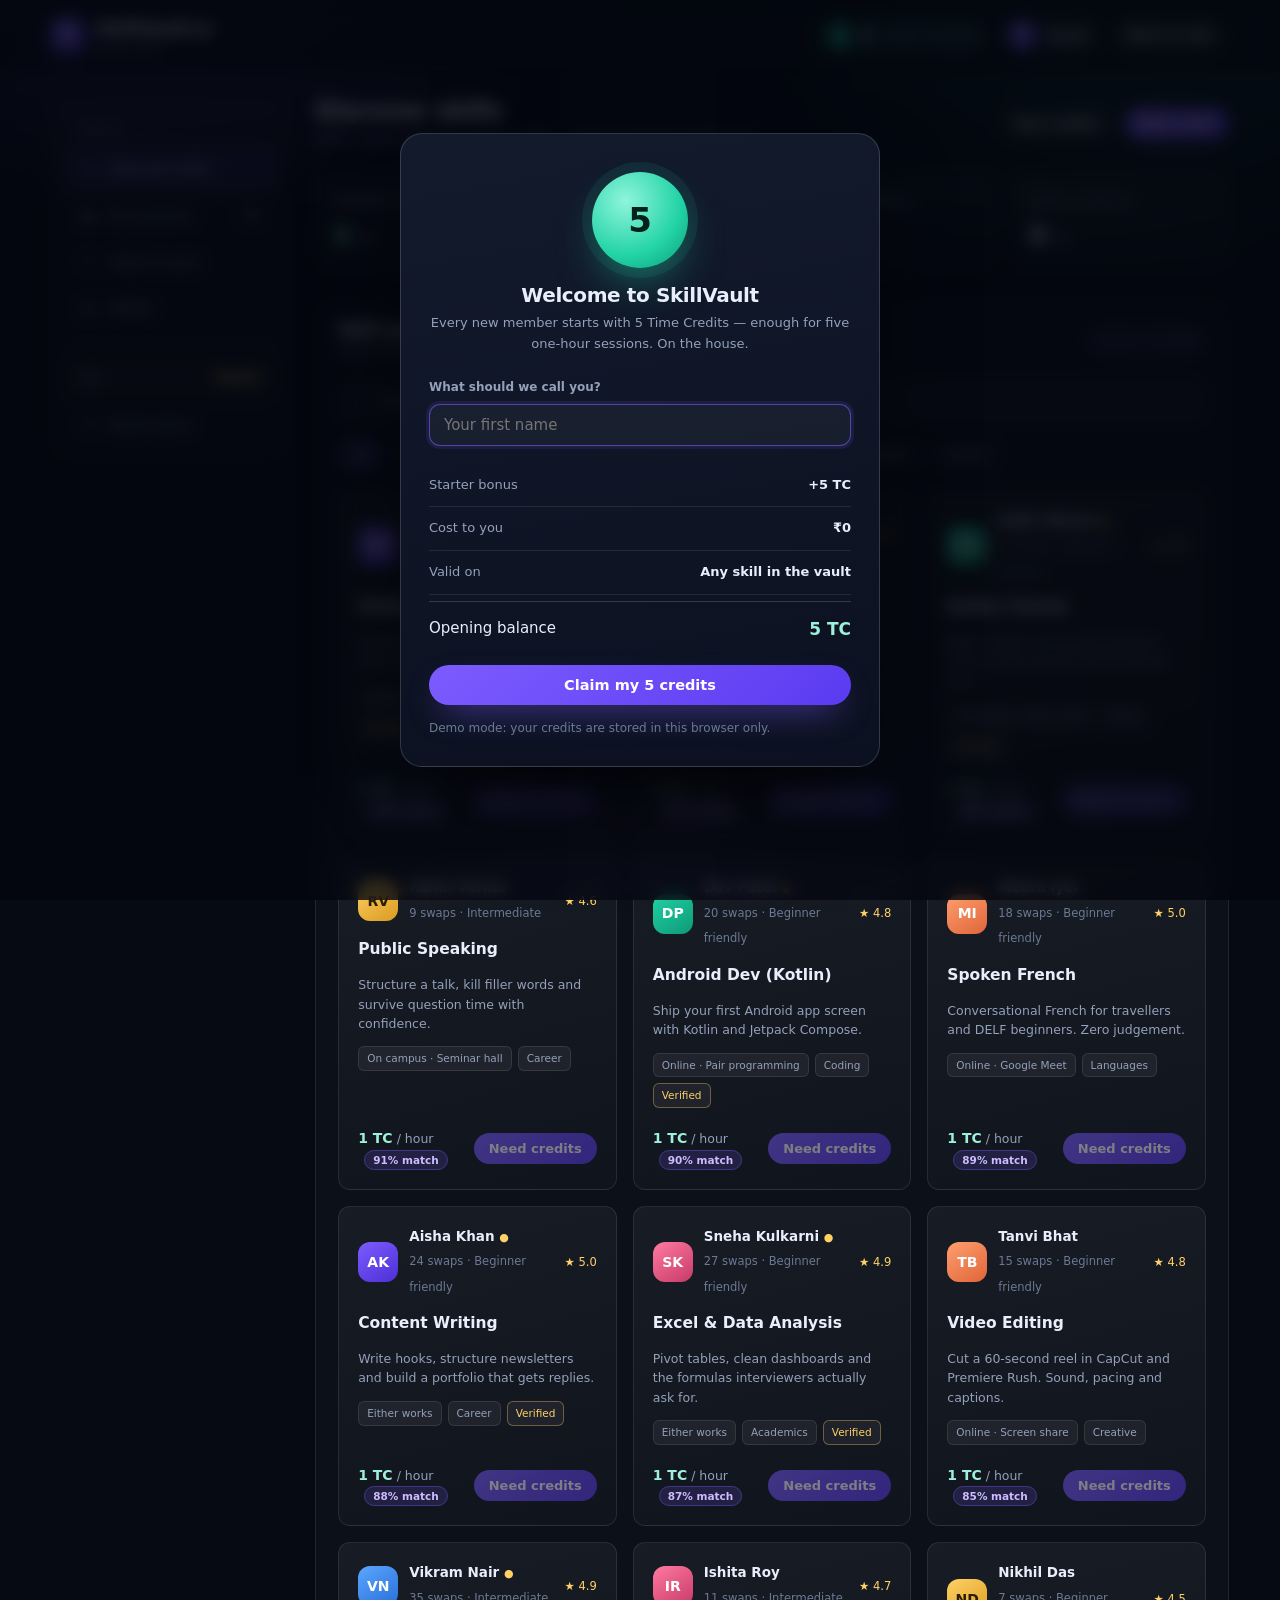
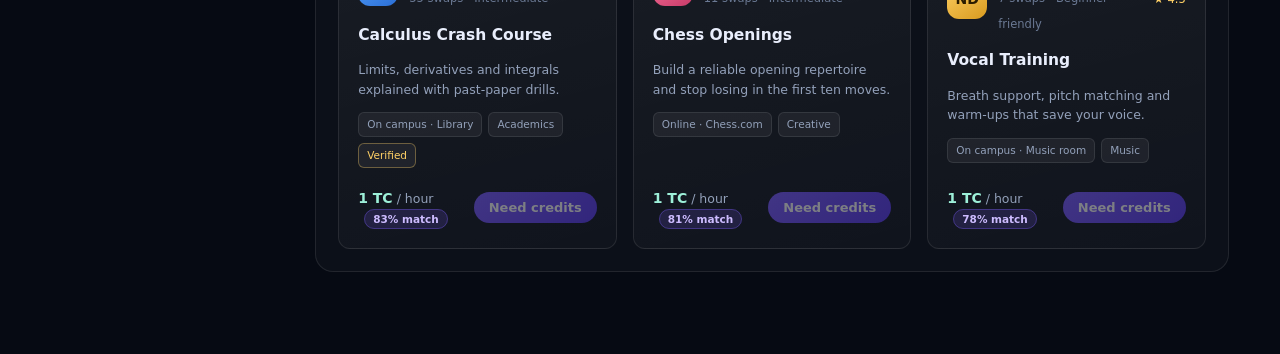
==== dashboard.html @ 34a28e2f "Deploy SkillVault.io static demo" ====
<!DOCTYPE html>
<html lang="en">
<head>
<meta charset="UTF-8">
<meta name="viewport" content="width=device-width, initial-scale=1.0">
<title>Vault — SkillVault.io</title>
<meta name="description" content="SkillVault demo vault: time credits, escrow swaps and skill matching.">
<link rel="icon" href="data:image/svg+xml,<svg xmlns='http://www.w3.org/2000/svg' viewBox='0 0 100 100'><rect width='100' height='100' rx='24' fill='%237c5cff'/><text x='50' y='68' font-size='54' font-family='Segoe UI,sans-serif' font-weight='bold' text-anchor='middle' fill='white'>S</text></svg>">
<link rel="stylesheet" href="styles.css">
</head>
<body class="app-body">

<nav class="nav">
  <div class="container nav-inner">
    <a class="logo" href="index.html">
      <span class="logo-mark">S</span>
      <span>SkillVault.io<small>Demo vault</small></span>
    </a>
    <div class="nav-actions">
      <div class="balance-pill" title="Available Time Credits">
        <span class="tc">T</span>
        <b id="navBalance">0</b>
        <span>credits available</span>
      </div>
      <div class="user-chip">
        <div class="avatar av-1" id="userAvatar">G</div>
        <b id="userChipName">Guest</b>
      </div>
      <a class="btn btn-ghost btn-sm" href="index.html">Back to site</a>
    </div>
  </div>
</nav>

<div class="container app-shell">
  <aside class="sidebar">
    <div class="side-label">Vault</div>
    <button class="side-link active" data-view="discover"><span class="si">⌕</span> Discover skills</button>
    <button class="side-link" data-view="sessions"><span class="si">◆</span> My sessions <span class="count" id="sessionsBadge">0</span></button>
    <button class="side-link" data-view="teach"><span class="si">↑</span> Teach &amp; earn</button>
    <button class="side-link" data-view="wallet"><span class="si">◈</span> Wallet</button>
    <div class="sidebar-foot">
      <div class="plan-badge">Plan <b id="planBadge">Starter</b></div>
      <button class="side-link" id="resetDemo" style="margin-top:8px"><span class="si">↺</span> Reset demo</button>
    </div>
  </aside>

  <main>
    <div class="topbar">
      <div>
        <h1 id="viewTitle">Discover skills</h1>
        <p id="viewSub">Book a peer with your Time Credits — escrow protects both sides.</p>
      </div>
      <div class="top-actions">
        <button class="btn btn-ghost btn-sm" data-view="wallet">Buy credits</button>
        <button class="btn btn-primary btn-sm" data-view="teach">List a skill</button>
      </div>
    </div>

    <section class="view active" id="view-discover">
      <div class="stats-row">
        <div class="stat-card green">
          <div class="k">Available credits</div>
          <div class="v" id="statAvail">0 <small>TC</small></div>
        </div>
        <div class="stat-card gold">
          <div class="k">Locked in escrow</div>
          <div class="v" id="statEscrow">0 <small>TC</small></div>
        </div>
        <div class="stat-card violet">
          <div class="k">Earned by teaching</div>
          <div class="v" id="statEarned">0 <small>TC</small></div>
        </div>
        <div class="stat-card">
          <div class="k">Spent on learning</div>
          <div class="v" id="statSpent">0 <small>TC</small></div>
        </div>
      </div>

      <div class="panel">
        <div class="panel-head">
          <div>
            <h2>Skill marketplace</h2>
            <p>Every listing costs 1 Time Credit per hour taught.</p>
          </div>
          <span class="tc-note">1 hour = 1 credit</span>
        </div>
        <div class="search-row">
          <div class="search-box">
            <span class="ic">⌕</span>
            <input id="searchInput" type="search" placeholder="Search Python, guitar, French, Figma...">
          </div>
        </div>
        <div class="chips" id="chips"></div>
        <div class="skill-grid" id="skillGrid"></div>
      </div>
    </section>

    <section class="view" id="view-sessions">
      <div class="panel">
        <div class="panel-head">
          <div>
            <h2>Active swaps</h2>
            <p>Credits stay locked here until both peers confirm the session.</p>
          </div>
          <span class="tc-note" id="escrowNote">0 TC in escrow</span>
        </div>
        <div class="session-list" id="activeSessions"></div>
      </div>
      <div class="panel">
        <div class="panel-head">
          <div>
            <h2>Completed swaps</h2>
            <p>Your finished sessions and released credits.</p>
          </div>
        </div>
        <div class="session-list" id="doneSessions"></div>
      </div>
    </section>

    <section class="view" id="view-teach">
      <div class="panel">
        <div class="panel-head">
          <div>
            <h2>Teach and earn Time Credits</h2>
            <p>List a skill, run a one-hour session, get paid in time.</p>
          </div>
        </div>
        <form class="form-grid" id="teachForm">
          <div class="form-2">
            <div class="field">
              <label for="teachSkill">Skill you can teach</label>
              <input id="teachSkill" required maxlength="40" placeholder="e.g. Python basics">
            </div>
            <div class="field">
              <label for="teachCategory">Category</label>
              <select id="teachCategory">
                <option>Coding</option><option>Music</option><option>Languages</option>
                <option>Design</option><option>Academics</option><option>Creative</option><option>Career</option>
              </select>
            </div>
          </div>
          <div class="form-2">
            <div class="field">
              <label for="teachLevel">Level offered</label>
              <select id="teachLevel">
                <option>Beginner friendly</option><option>Intermediate</option><option>Advanced</option>
              </select>
            </div>
            <div class="field">
              <label for="teachFormat">Format</label>
              <select id="teachFormat">
                <option>Online · Google Meet</option><option>On campus · Library</option><option>Either works</option>
              </select>
            </div>
          </div>
          <div class="field">
            <label for="teachDesc">One-line pitch</label>
            <textarea id="teachDesc" rows="2" maxlength="120" placeholder="What will someone walk away knowing?"></textarea>
            <div class="hint">Earnings are fixed at 1 credit per hour — no negotiating, no undercutting.</div>
          </div>
          <button class="btn btn-primary" type="submit">Publish listing</button>
        </form>
      </div>

      <div class="panel">
        <div class="panel-head">
          <div>
            <h2>Incoming teaching requests</h2>
            <p>Students who booked you. Their credit is already in escrow.</p>
          </div>
        </div>
        <div class="session-list" id="requestList"></div>
      </div>

      <div class="panel">
        <div class="panel-head">
          <div>
            <h2>My listings</h2>
            <p>What you can teach right now.</p>
          </div>
        </div>
        <div class="skill-grid" id="myListings"></div>
      </div>
    </section>

    <section class="view" id="view-wallet">
      <div class="stats-row">
        <div class="stat-card green">
          <div class="k">Available</div>
          <div class="v" id="walletAvail">0 <small>TC</small></div>
        </div>
        <div class="stat-card gold">
          <div class="k">In escrow</div>
          <div class="v" id="walletEscrow">0 <small>TC</small></div>
        </div>
        <div class="stat-card violet">
          <div class="k">Lifetime earned</div>
          <div class="v" id="walletEarned">0 <small>TC</small></div>
        </div>
        <div class="stat-card">
          <div class="k">Lifetime spent</div>
          <div class="v" id="walletSpent">0 <small>TC</small></div>
        </div>
      </div>

      <div class="panel">
        <div class="panel-head">
          <div>
            <h2>Boost your vault</h2>
            <p>Demo purchases are simulated. No real payment is collected.</p>
          </div>
        </div>
        <div class="upgrade-grid">
          <div class="mini-plan">
            <h4>SkillVault Pro</h4>
            <div class="p">₹199 <small>/month</small></div>
            <p>Unlimited monthly swaps and priority search ranking.</p>
            <button class="btn btn-primary btn-sm" id="buyPro">Upgrade to Pro</button>
          </div>
          <div class="mini-plan">
            <h4>Credit Top-Up Pack</h4>
            <div class="p">₹299 <small>one-time</small></div>
            <p>Instantly add 5 Time Credits via UPI.</p>
            <button class="btn btn-accent btn-sm" id="buyTopup">Add 5 credits</button>
          </div>
          <div class="mini-plan">
            <h4>Verified Trust Badge</h4>
            <div class="p">₹499 <small>one-time</small></div>
            <p>ID and portfolio verification for instant credibility.</p>
            <button class="btn btn-ghost btn-sm" id="buyBadge">Get verified</button>
          </div>
          <div class="mini-plan">
            <h4>How credits work</h4>
            <div class="p" style="font-size:15px">1 hr taught = 1 TC</div>
            <p>Credits never expire. They are locked at booking and released after dual confirmation.</p>
          </div>
        </div>
      </div>

      <div class="panel">
        <div class="panel-head">
          <div>
            <h2>Transaction ledger</h2>
            <p>Every credit movement in your vault.</p>
          </div>
          <span class="tc-note">Escrow-backed</span>
        </div>
        <div style="overflow-x:auto">
          <table class="ledger">
            <thead>
              <tr><th>Detail</th><th>Type</th><th>Date</th><th style="text-align:right">Credits</th></tr>
            </thead>
            <tbody id="ledgerBody"></tbody>
          </table>
        </div>
      </div>
    </section>
  </main>
</div>

<div class="modal-backdrop" id="onboardModal">
  <div class="modal" role="dialog" aria-modal="true" aria-labelledby="onbTitle">
    <div class="bonus-visual">
      <div class="bonus-orb">5</div>
      <h3 id="onbTitle">Welcome to SkillVault</h3>
      <p class="sub">Every new member starts with 5 Time Credits — enough for five one-hour sessions. On the house.</p>
    </div>
    <div class="field">
      <label for="onbName">What should we call you?</label>
      <input id="onbName" placeholder="Your first name" maxlength="18" autocomplete="off">
    </div>
    <div style="margin-top:18px">
      <div class="how-line"><span>Starter bonus</span><b>+5 TC</b></div>
      <div class="how-line"><span>Cost to you</span><b>₹0</b></div>
      <div class="how-line"><span>Valid on</span><b>Any skill in the vault</b></div>
      <div class="total-line"><span>Opening balance</span><b>5 TC</b></div>
    </div>
    <div class="modal-actions">
      <button class="btn btn-primary" id="claimCredits">Claim my 5 credits</button>
    </div>
    <p class="footer-note">Demo mode: your credits are stored in this browser only.</p>
  </div>
</div>

<div class="modal-backdrop" id="bookModal">
  <div class="modal" role="dialog" aria-modal="true" aria-labelledby="bookTitle">
    <button class="modal-close" data-close="bookModal" aria-label="Close">×</button>
    <h3 id="bookTitle">Book a swap</h3>
    <p class="sub" id="bookSub">Your credit locks in escrow until you both confirm.</p>
    <div id="bookBody"></div>
    <div class="modal-actions">
      <button class="btn btn-ghost" data-close="bookModal">Cancel</button>
      <button class="btn btn-primary" id="bookConfirm">Lock credit in escrow</button>
    </div>
  </div>
</div>

<div class="toast-wrap" id="toastWrap"></div>

<script src="app.js"></script>
</body>
</html>
---- styles.css ----
:root{
  --bg:#060a13;
  --bg-2:#0a1020;
  --surface:rgba(255,255,255,.045);
  --surface-2:rgba(255,255,255,.07);
  --border:rgba(255,255,255,.09);
  --border-strong:rgba(255,255,255,.16);
  --text:#e9eefc;
  --muted:#93a1ba;
  --muted-2:#6b7a94;
  --brand:#7c5cff;
  --brand-2:#a78bfa;
  --accent:#22d3a6;
  --gold:#ffd166;
  --danger:#ff6b81;
  --radius:18px;
  --radius-sm:12px;
  --shadow:0 24px 60px -24px rgba(0,0,0,.85);
  --font:'Segoe UI',system-ui,-apple-system,'Inter',Roboto,Helvetica,Arial,sans-serif;
}

*{box-sizing:border-box;margin:0;padding:0}
html{scroll-behavior:smooth}
body{
  font-family:var(--font);
  background:var(--bg);
  color:var(--text);
  line-height:1.6;
  -webkit-font-smoothing:antialiased;
  overflow-x:hidden;
}
body::before{
  content:"";
  position:fixed;
  inset:0;
  background:
    radial-gradient(900px 520px at 12% -10%,rgba(124,92,255,.28),transparent 60%),
    radial-gradient(760px 460px at 92% 0%,rgba(34,211,166,.16),transparent 62%),
    radial-gradient(700px 500px at 50% 110%,rgba(124,92,255,.14),transparent 65%);
  pointer-events:none;
  z-index:-1;
}
img,svg{display:block;max-width:100%}
a{color:inherit;text-decoration:none}
button{font-family:inherit;cursor:pointer;border:none;background:none;color:inherit}
input,select,textarea{font-family:inherit;font-size:15px}
h1,h2,h3,h4{line-height:1.15;letter-spacing:-.02em;font-weight:700}
::selection{background:rgba(124,92,255,.45);color:#fff}

.container{width:min(1180px,92vw);margin-inline:auto}
.muted{color:var(--muted)}
.center{text-align:center}
.nowrap{white-space:nowrap}

.nav{
  position:sticky;top:0;z-index:50;
  backdrop-filter:blur(18px);
  background:rgba(6,10,19,.72);
  border-bottom:1px solid var(--border);
}
.nav-inner{display:flex;align-items:center;justify-content:space-between;gap:20px;padding:14px 0}
.logo{display:flex;align-items:center;gap:10px;font-weight:800;font-size:18px;letter-spacing:-.02em}
.logo-mark{
  width:34px;height:34px;border-radius:10px;flex:none;
  background:linear-gradient(145deg,var(--brand),#4c2fd6);
  display:grid;place-items:center;
  box-shadow:0 8px 24px -8px rgba(124,92,255,.9);
  font-size:17px;font-weight:800;
}
.logo small{color:var(--muted);font-weight:500;font-size:11px;display:block;line-height:1.1;letter-spacing:.02em}
.nav-links{display:flex;align-items:center;gap:26px;font-size:14.5px;color:var(--muted)}
.nav-links a:hover{color:var(--text)}
.nav-actions{display:flex;align-items:center;gap:10px}

.btn{
  display:inline-flex;align-items:center;justify-content:center;gap:8px;
  border-radius:999px;padding:12px 22px;font-size:14.5px;font-weight:600;
  transition:transform .18s ease,box-shadow .18s ease,background .18s ease,border-color .18s;
  white-space:nowrap;
}
.btn:hover{transform:translateY(-1px)}
.btn:active{transform:translateY(0)}
.btn-primary{
  background:linear-gradient(135deg,var(--brand),#5b3bf0);
  color:#fff;box-shadow:0 14px 34px -14px rgba(124,92,255,.95);
}
.btn-primary:hover{box-shadow:0 18px 40px -14px rgba(124,92,255,1)}
.btn-accent{background:linear-gradient(135deg,var(--accent),#0fae88);color:#032018;box-shadow:0 14px 34px -16px rgba(34,211,166,.9)}
.btn-ghost{background:var(--surface);border:1px solid var(--border);color:var(--text)}
.btn-ghost:hover{background:var(--surface-2);border-color:var(--border-strong)}
.btn-outline{border:1px solid var(--border-strong);color:var(--text)}
.btn-outline:hover{background:var(--surface)}
.btn-sm{padding:8px 15px;font-size:13px}
.btn-block{width:100%}
.btn[disabled]{opacity:.45;cursor:not-allowed;transform:none;box-shadow:none}
.btn-danger{background:rgba(255,107,129,.12);border:1px solid rgba(255,107,129,.4);color:#ff9aa9}

.hero{position:relative;padding:78px 0 40px}
.hero-grid{display:grid;grid-template-columns:1.05fr .95fr;gap:56px;align-items:center}
.hero-badge{
  display:inline-flex;align-items:center;gap:8px;
  padding:7px 14px;border-radius:999px;
  background:rgba(124,92,255,.12);border:1px solid rgba(124,92,255,.35);
  color:#cdbcff;font-size:12.5px;font-weight:600;letter-spacing:.02em;
}
.hero-badge .dot{width:6px;height:6px;border-radius:50%;background:var(--accent);box-shadow:0 0 0 4px rgba(34,211,166,.15)}
.hero h1{font-size:clamp(38px,5.2vw,62px);margin:20px 0 18px;letter-spacing:-.035em}
.grad{background:linear-gradient(100deg,#b7a4ff,#7c5cff 42%,#22d3a6 92%);-webkit-background-clip:text;background-clip:text;color:transparent}
.hero p.lead{font-size:17.5px;color:var(--muted);max-width:540px}
.hero-ctas{display:flex;flex-wrap:wrap;gap:12px;margin:28px 0 18px}
.hero-note{font-size:12.5px;color:var(--muted-2);display:flex;align-items:center;gap:8px}
.hero-stats{display:flex;gap:34px;margin-top:36px;flex-wrap:wrap}
.hero-stats .stat b{display:block;font-size:23px;letter-spacing:-.02em}
.hero-stats .stat span{font-size:12.5px;color:var(--muted)}

.hero-visual{position:relative}
.swap-card{
  background:linear-gradient(160deg,rgba(255,255,255,.075),rgba(255,255,255,.03));
  border:1px solid var(--border-strong);
  border-radius:24px;padding:22px;
  box-shadow:var(--shadow);
  backdrop-filter:blur(14px);
  position:relative;z-index:2;
  animation:float 7s ease-in-out infinite;
}
@keyframes float{0%,100%{transform:translateY(0)}50%{transform:translateY(-10px)}}
.swap-head{display:flex;align-items:center;justify-content:space-between;margin-bottom:18px}
.swap-head .tag{font-size:11px;font-weight:700;letter-spacing:.1em;text-transform:uppercase;color:var(--muted)}
.pill-live{display:inline-flex;align-items:center;gap:6px;font-size:11px;font-weight:700;color:var(--accent);background:rgba(34,211,166,.1);padding:4px 10px;border-radius:999px}
.pill-live i{width:6px;height:6px;border-radius:50%;background:var(--accent);animation:pulse 1.6s infinite}
@keyframes pulse{0%,100%{opacity:1}50%{opacity:.25}}
.swap-row{display:flex;align-items:center;gap:12px;padding:13px;border-radius:14px;background:rgba(255,255,255,.035);border:1px solid var(--border);margin-bottom:10px}
.avatar{width:40px;height:40px;border-radius:12px;display:grid;place-items:center;font-weight:700;font-size:14px;flex:none;color:#fff}
.av-1{background:linear-gradient(145deg,#7c5cff,#4c2fd6)}
.av-2{background:linear-gradient(145deg,#22d3a6,#0d9a77)}
.av-3{background:linear-gradient(145deg,#ff9f6e,#e0653a)}
.av-4{background:linear-gradient(145deg,#5aa7ff,#2a6ed6)}
.av-5{background:linear-gradient(145deg,#ffd166,#d99b1f);color:#2b1c00}
.av-6{background:linear-gradient(145deg,#ff7aa2,#c73a68)}
.swap-row .who{flex:1;min-width:0}
.swap-row .who b{display:block;font-size:13.5px}
.swap-row .who span{font-size:11.5px;color:var(--muted)}
.credit-chip{font-size:13px;font-weight:700;padding:5px 10px;border-radius:8px;white-space:nowrap}
.credit-plus{color:var(--accent);background:rgba(34,211,166,.12)}
.credit-minus{color:#ffb3c0;background:rgba(255,107,129,.12)}
.escrow-box{margin-top:14px;padding:14px;border-radius:14px;border:1px dashed rgba(124,92,255,.45);background:rgba(124,92,255,.07)}
.escrow-box .line{display:flex;justify-content:space-between;font-size:12.5px;color:var(--muted);margin-bottom:8px}
.escrow-box .line b{color:var(--text)}
.bar{height:7px;border-radius:999px;background:rgba(255,255,255,.08);overflow:hidden}
.bar i{display:block;height:100%;width:62%;background:linear-gradient(90deg,var(--brand),var(--accent));border-radius:999px;animation:grow 2.6s ease-in-out infinite alternate}
@keyframes grow{from{width:52%}to{width:78%}}
.floating-tag{
  position:absolute;z-index:3;font-size:12px;font-weight:600;
  background:rgba(10,16,32,.92);border:1px solid var(--border-strong);
  padding:8px 13px;border-radius:12px;box-shadow:var(--shadow);
  backdrop-filter:blur(8px);
}
.ft-1{top:-18px;right:6px;color:#cdbcff;animation:float 6s ease-in-out infinite .4s}
.ft-2{bottom:-16px;left:-14px;color:#9df0d9;animation:float 6.6s ease-in-out infinite .9s}

.marquee-wrap{border-block:1px solid var(--border);background:rgba(255,255,255,.018);padding:16px 0;overflow:hidden;margin-top:34px;-webkit-mask-image:linear-gradient(90deg,transparent,#000 12%,#000 88%,transparent);mask-image:linear-gradient(90deg,transparent,#000 12%,#000 88%,transparent)}
.marquee{display:flex;gap:40px;width:max-content;animation:scroll 34s linear infinite;font-size:13.5px;color:var(--muted);align-items:center}
.marquee span{display:inline-flex;align-items:center;gap:9px;white-space:nowrap}
.marquee i{width:5px;height:5px;border-radius:50%;background:var(--brand);flex:none}
@keyframes scroll{from{transform:translateX(0)}to{transform:translateX(-50%)}}

.section{padding:86px 0}
.eyebrow{font-size:11.5px;font-weight:800;letter-spacing:.16em;text-transform:uppercase;color:var(--brand-2);margin-bottom:14px}
.section-title{font-size:clamp(28px,3.6vw,42px);max-width:760px;letter-spacing:-.03em}
.section-sub{color:var(--muted);font-size:16px;max-width:660px;margin-top:16px}
.section-head{margin-bottom:46px}
.section-head.center{margin-inline:auto;text-align:center}
.section-head.center .section-title,.section-head.center .section-sub{margin-inline:auto}

.grid-3{display:grid;grid-template-columns:repeat(3,1fr);gap:20px}
.grid-2{display:grid;grid-template-columns:repeat(2,1fr);gap:20px}
.grid-4{display:grid;grid-template-columns:repeat(4,1fr);gap:18px}
.card{
  background:linear-gradient(165deg,rgba(255,255,255,.06),rgba(255,255,255,.022));
  border:1px solid var(--border);border-radius:var(--radius);padding:26px;
  transition:transform .22s ease,border-color .22s ease,background .22s;
}
.card:hover{transform:translateY(-3px);border-color:var(--border-strong);background:linear-gradient(165deg,rgba(255,255,255,.075),rgba(255,255,255,.03))}
.card h3{font-size:17.5px;margin-bottom:9px}
.card p{font-size:14px;color:var(--muted)}
.icon-tile{
  width:46px;height:46px;border-radius:13px;display:grid;place-items:center;margin-bottom:18px;
  background:rgba(124,92,255,.14);border:1px solid rgba(124,92,255,.28);color:#c9b8ff;font-size:20px;
}
.icon-tile.green{background:rgba(34,211,166,.12);border-color:rgba(34,211,166,.3);color:#7ceccf}
.icon-tile.gold{background:rgba(255,209,102,.12);border-color:rgba(255,209,102,.3);color:#ffd166}
.icon-tile.pink{background:rgba(255,107,129,.12);border-color:rgba(255,107,129,.3);color:#ffb3c0}

.step-card{position:relative;padding-top:32px}
.step-num{
  font-size:12px;font-weight:800;letter-spacing:.1em;color:var(--muted-2);
  position:absolute;top:0;left:0;
}
.step-card .big{font-size:20px;margin:6px 0 10px}
.step-card .mini{font-size:12.5px;color:var(--muted-2);margin-top:14px;border-top:1px solid var(--border);padding-top:14px}

.escrow-flow{
  margin-top:22px;padding:30px;border-radius:var(--radius);
  border:1px solid var(--border);background:rgba(255,255,255,.025);
  display:grid;grid-template-columns:1fr auto 1fr auto 1fr;gap:16px;align-items:center;
}
.flow-node{text-align:center}
.flow-node .circle{
  width:64px;height:64px;border-radius:50%;margin:0 auto 12px;display:grid;place-items:center;font-size:24px;
  border:1px solid var(--border-strong);background:rgba(255,255,255,.05);
}
.flow-node.active .circle{background:rgba(124,92,255,.16);border-color:rgba(124,92,255,.55);box-shadow:0 0 0 6px rgba(124,92,255,.08)}
.flow-node.done .circle{background:rgba(34,211,166,.14);border-color:rgba(34,211,166,.5);box-shadow:0 0 0 6px rgba(34,211,166,.07)}
.flow-node b{display:block;font-size:13.5px}
.flow-node span{font-size:11.5px;color:var(--muted)}
.flow-arrow{color:var(--muted-2);font-size:18px;text-align:center}

.price-card{position:relative;display:flex;flex-direction:column;padding:28px}
.price-card .plan{font-size:13px;font-weight:700;letter-spacing:.06em;text-transform:uppercase;color:var(--muted)}
.price{font-size:34px;font-weight:800;letter-spacing:-.03em;margin:10px 0 2px}
.price sup{font-size:14px;font-weight:600;color:var(--muted);vertical-align:super;margin-left:2px}
.price-sub{font-size:12.5px;color:var(--muted-2);min-height:20px}
.plan-list{list-style:none;margin:20px 0 24px;display:grid;gap:10px;font-size:13.5px;color:var(--muted)}
.plan-list li{display:flex;gap:9px;align-items:flex-start}
.plan-list li::before{content:"✓";color:var(--accent);font-weight:800;flex:none}
.price-card .btn{margin-top:auto}
.price-card.featured{border-color:rgba(124,92,255,.55);background:linear-gradient(170deg,rgba(124,92,255,.16),rgba(255,255,255,.025));box-shadow:0 30px 70px -34px rgba(124,92,255,.65)}
.price-card .ribbon{
  position:absolute;top:-11px;right:20px;font-size:10.5px;font-weight:800;letter-spacing:.09em;text-transform:uppercase;
  background:linear-gradient(135deg,var(--brand),#5b3bf0);padding:5px 11px;border-radius:999px;
}

.quote-card p{font-size:14.5px;color:#cbd5ea;line-height:1.65}
.quote-head{display:flex;align-items:center;gap:12px;margin-bottom:16px}
.quote-head b{display:block;font-size:13.5px}
.quote-head span{font-size:11.5px;color:var(--muted-2)}
.stars{color:var(--gold);font-size:12px;letter-spacing:2px}

.timeline{position:relative;display:grid;grid-template-columns:repeat(4,1fr);gap:18px;margin-top:10px}
.timeline::before{content:"";position:absolute;top:13px;left:5%;right:5%;height:1px;background:linear-gradient(90deg,transparent,var(--border-strong),var(--border-strong),transparent)}
.tl-item{position:relative;padding-top:38px}
.tl-item::before{content:"";position:absolute;top:7px;left:0;width:13px;height:13px;border-radius:50%;background:var(--brand);box-shadow:0 0 0 5px rgba(124,92,255,.16)}
.tl-item.alt::before{background:var(--accent);box-shadow:0 0 0 5px rgba(34,211,166,.16)}
.tl-item b{display:block;font-size:14.5px;margin-bottom:7px}
.tl-item span{font-size:13px;color:var(--muted)}

.cta-band{
  border-radius:26px;padding:52px;text-align:center;
  background:
    radial-gradient(700px 300px at 50% -30%,rgba(124,92,255,.35),transparent 70%),
    linear-gradient(165deg,rgba(255,255,255,.07),rgba(255,255,255,.02));
  border:1px solid var(--border-strong);
  box-shadow:var(--shadow);
}
.cta-band h2{font-size:clamp(26px,3.4vw,38px);margin-bottom:14px}
.cta-band p{color:var(--muted);max-width:560px;margin:0 auto 26px}

footer{border-top:1px solid var(--border);padding:44px 0 34px;margin-top:20px}
.foot-grid{display:flex;justify-content:space-between;gap:32px;flex-wrap:wrap;align-items:flex-start}
.foot-col b{display:block;font-size:13px;margin-bottom:12px;color:var(--text)}
.foot-col a,.foot-col span{display:block;font-size:12.5px;color:var(--muted);margin-bottom:8px}
.foot-col a:hover{color:var(--text)}
.foot-bottom{margin-top:34px;padding-top:22px;border-top:1px solid var(--border);display:flex;justify-content:space-between;gap:14px;flex-wrap:wrap;font-size:12px;color:var(--muted-2)}

.app-body{padding-bottom:60px}
.app-shell{display:grid;grid-template-columns:238px 1fr;gap:26px;padding-top:26px;align-items:start}
.sidebar{position:sticky;top:86px;display:flex;flex-direction:column;gap:6px;background:rgba(255,255,255,.03);border:1px solid var(--border);border-radius:var(--radius);padding:14px}
.side-label{font-size:10.5px;letter-spacing:.14em;text-transform:uppercase;color:var(--muted-2);padding:8px 12px 4px;font-weight:800}
.side-link{display:flex;align-items:center;gap:11px;padding:11px 12px;border-radius:11px;font-size:14px;color:var(--muted);transition:.18s;text-align:left;width:100%}
.side-link:hover{background:var(--surface);color:var(--text)}
.side-link.active{background:rgba(124,92,255,.16);color:#d9ceff;border:1px solid rgba(124,92,255,.32)}
.side-link .si{width:20px;text-align:center;font-size:15px}
.side-link .count{margin-left:auto;font-size:11px;background:rgba(255,255,255,.09);padding:1px 7px;border-radius:999px}
.sidebar-foot{margin-top:10px;border-top:1px solid var(--border);padding-top:14px}
.plan-badge{font-size:11px;color:var(--muted);padding:9px 12px;border-radius:10px;background:rgba(255,255,255,.035);border:1px solid var(--border);display:flex;justify-content:space-between;align-items:center}
.plan-badge b{color:var(--gold);font-size:11.5px}

.topbar{display:flex;align-items:center;justify-content:space-between;gap:16px;flex-wrap:wrap;margin-bottom:24px}
.topbar h1{font-size:24px;letter-spacing:-.02em}
.topbar p{font-size:13.5px;color:var(--muted);margin-top:2px}
.top-actions{display:flex;align-items:center;gap:10px;flex-wrap:wrap}
.balance-pill{
  display:flex;align-items:center;gap:10px;padding:8px 14px;border-radius:999px;
  background:rgba(34,211,166,.09);border:1px solid rgba(34,211,166,.32);
}
.balance-pill .tc{width:22px;height:22px;border-radius:50%;display:grid;place-items:center;background:linear-gradient(145deg,var(--accent),#0fae88);color:#04211a;font-size:11px;font-weight:900}
.balance-pill b{font-size:15px}
.balance-pill span{font-size:11.5px;color:var(--muted)}
.user-chip{display:flex;align-items:center;gap:9px;padding:6px 12px 6px 6px;border-radius:999px;border:1px solid var(--border);background:var(--surface)}
.user-chip .avatar{width:29px;height:29px;border-radius:50%;font-size:11.5px}
.user-chip b{font-size:12.5px}

.view{display:none;animation:fade .3s ease}
.view.active{display:block}
@keyframes fade{from{opacity:0;transform:translateY(8px)}to{opacity:1;transform:translateY(0)}}

.stats-row{display:grid;grid-template-columns:repeat(4,1fr);gap:14px;margin-bottom:24px}
.stat-card{padding:18px;border-radius:var(--radius-sm);border:1px solid var(--border);background:linear-gradient(165deg,rgba(255,255,255,.055),rgba(255,255,255,.02))}
.stat-card .k{font-size:11.5px;color:var(--muted);display:flex;align-items:center;gap:6px}
.stat-card .v{font-size:24px;font-weight:800;letter-spacing:-.02em;margin-top:6px}
.stat-card .v small{font-size:12px;font-weight:600;color:var(--muted-2);letter-spacing:0}
.stat-card.green .v{color:#7ceccf}
.stat-card.violet .v{color:#c4b2ff}
.stat-card.gold .v{color:var(--gold)}

.panel{border:1px solid var(--border);border-radius:var(--radius);background:rgba(255,255,255,.028);padding:22px;margin-bottom:22px}
.panel-head{display:flex;align-items:center;justify-content:space-between;gap:14px;margin-bottom:18px;flex-wrap:wrap}
.panel-head h2{font-size:17px}
.panel-head p{font-size:12.5px;color:var(--muted)}
.tc-note{font-size:11.5px;color:var(--muted-2);background:rgba(124,92,255,.09);border:1px solid rgba(124,92,255,.25);padding:5px 11px;border-radius:999px}

.search-row{display:flex;gap:12px;flex-wrap:wrap;margin-bottom:16px}
.search-box{position:relative;flex:1;min-width:230px}
.search-box input{
  width:100%;padding:12px 16px 12px 40px;border-radius:12px;
  background:rgba(255,255,255,.04);border:1px solid var(--border);color:var(--text);outline:none;
}
.search-box input:focus{border-color:rgba(124,92,255,.6);box-shadow:0 0 0 3px rgba(124,92,255,.12)}
.search-box .ic{position:absolute;left:14px;top:50%;transform:translateY(-50%);color:var(--muted-2);font-size:14px}
.chips{display:flex;gap:8px;flex-wrap:wrap;margin-bottom:20px}
.chip{font-size:12.5px;padding:7px 14px;border-radius:999px;border:1px solid var(--border);background:rgba(255,255,255,.03);color:var(--muted);transition:.16s}
.chip:hover{color:var(--text);border-color:var(--border-strong)}
.chip.active{background:rgba(124,92,255,.18);border-color:rgba(124,92,255,.5);color:#ddd2ff}

.skill-grid{display:grid;grid-template-columns:repeat(3,1fr);gap:16px}
.skill-card{display:flex;flex-direction:column;gap:13px;padding:19px;border-radius:var(--radius-sm);border:1px solid var(--border);background:linear-gradient(165deg,rgba(255,255,255,.05),rgba(255,255,255,.018));transition:.2s}
.skill-card:hover{border-color:var(--border-strong);transform:translateY(-2px)}
.skill-top{display:flex;gap:11px;align-items:center}
.skill-top .who{min-width:0;flex:1}
.skill-top .who b{display:block;font-size:13.5px}
.skill-top .who span{font-size:11.5px;color:var(--muted-2)}
.rating{font-size:11.5px;color:var(--gold);white-space:nowrap}
.skill-title{font-size:15.5px;font-weight:700}
.skill-desc{font-size:12.5px;color:var(--muted);line-height:1.55;min-height:38px}
.skill-tags{display:flex;gap:6px;flex-wrap:wrap}
.mini-tag{font-size:10.5px;padding:3px 8px;border-radius:6px;background:rgba(255,255,255,.055);color:var(--muted);border:1px solid var(--border)}
.skill-foot{display:flex;align-items:center;justify-content:space-between;gap:10px;margin-top:auto;padding-top:6px}
.cost{font-size:12.5px;color:var(--muted)}
.cost b{color:#9df0d9;font-size:14px}
.match{font-size:10.5px;font-weight:700;color:#cdbcff;background:rgba(124,92,255,.16);border:1px solid rgba(124,92,255,.35);padding:3px 8px;border-radius:999px}

.session-list{display:grid;gap:14px}
.session-card{border:1px solid var(--border);border-radius:var(--radius-sm);padding:18px;background:linear-gradient(165deg,rgba(255,255,255,.05),rgba(255,255,255,.018))}
.session-top{display:flex;align-items:flex-start;gap:12px;flex-wrap:wrap}
.session-top .who{flex:1;min-width:170px}
.session-top .who b{font-size:14px}
.session-top .who span{display:block;font-size:12px;color:var(--muted);margin-top:2px}
.status{font-size:10.5px;font-weight:800;letter-spacing:.08em;text-transform:uppercase;padding:5px 10px;border-radius:999px;white-space:nowrap}
.status.locked{color:#ffd88a;background:rgba(255,209,102,.12);border:1px solid rgba(255,209,102,.35)}
.status.done{color:#9df0d9;background:rgba(34,211,166,.12);border:1px solid rgba(34,211,166,.35)}
.status.wait{color:#cdbcff;background:rgba(124,92,255,.14);border:1px solid rgba(124,92,255,.38)}
.session-meta{display:flex;gap:16px;flex-wrap:wrap;font-size:12px;color:var(--muted);margin:14px 0}
.session-meta b{color:var(--text)}
.session-bar{display:flex;align-items:center;gap:10px;margin:12px 0 14px}
.session-bar .bar{flex:1}
.session-actions{display:flex;gap:9px;flex-wrap:wrap}
.confirm-state{font-size:11.5px;color:var(--muted-2);display:flex;gap:14px;flex-wrap:wrap;margin-top:12px}
.confirm-state .ok{color:var(--accent)}
.empty{padding:38px 20px;text-align:center;border:1px dashed var(--border-strong);border-radius:var(--radius-sm);color:var(--muted);font-size:13.5px}
.empty b{display:block;color:var(--text);margin-bottom:4px;font-size:14.5px}

.form-grid{display:grid;gap:14px}
.field label{display:block;font-size:12px;color:var(--muted);margin-bottom:6px;font-weight:600}
.field input,.field select,.field textarea{
  width:100%;padding:11px 14px;border-radius:11px;background:rgba(255,255,255,.04);
  border:1px solid var(--border);color:var(--text);outline:none;transition:.16s;
}
.field input:focus,.field select:focus,.field textarea:focus{border-color:rgba(124,92,255,.6);box-shadow:0 0 0 3px rgba(124,92,255,.12)}
.field select option{background:#10172a;color:var(--text)}
.hint{font-size:11.5px;color:var(--muted-2);margin-top:6px}
.form-2{display:grid;grid-template-columns:1fr 1fr;gap:14px}

.request-card{display:flex;gap:14px;align-items:center;flex-wrap:wrap;padding:16px;border-radius:var(--radius-sm);border:1px solid rgba(124,92,255,.3);background:rgba(124,92,255,.07)}
.request-card .who{flex:1;min-width:180px}
.request-card .who b{font-size:14px}
.request-card .who span{display:block;font-size:12px;color:var(--muted);margin-top:2px}

.ledger{width:100%;border-collapse:collapse;font-size:13px}
.ledger th{text-align:left;font-size:10.5px;letter-spacing:.1em;text-transform:uppercase;color:var(--muted-2);padding:10px 12px;border-bottom:1px solid var(--border)}
.ledger td{padding:13px 12px;border-bottom:1px solid rgba(255,255,255,.05);color:var(--muted)}
.ledger td b{color:var(--text);font-weight:600}
.ledger tr:last-child td{border-bottom:none}
.ledger .amt{text-align:right;font-weight:700;white-space:nowrap}
.ledger .amt.pos{color:#9df0d9}
.ledger .amt.neg{color:#ffb3c0}
.ledger .amt.neutral{color:var(--muted)}
.ledger .type{font-size:11px;padding:3px 8px;border-radius:6px;background:rgba(255,255,255,.06);border:1px solid var(--border);white-space:nowrap}

.upgrade-grid{display:grid;grid-template-columns:repeat(2,1fr);gap:16px}
.mini-plan{border:1px solid var(--border);border-radius:var(--radius-sm);padding:18px;background:linear-gradient(165deg,rgba(255,255,255,.045),rgba(255,255,255,.015));display:flex;flex-direction:column;gap:8px}
.mini-plan .p{font-size:22px;font-weight:800;letter-spacing:-.02em}
.mini-plan .p small{font-size:12px;color:var(--muted);font-weight:500}
.mini-plan h4{font-size:14px}
.mini-plan p{font-size:12px;color:var(--muted);min-height:34px}
.owned{font-size:11.5px;color:var(--accent);font-weight:700}

.credit-guide{display:grid;grid-template-columns:repeat(3,1fr);gap:12px;margin-top:16px}
.cg{border:1px solid var(--border);border-radius:11px;padding:14px;background:rgba(255,255,255,.025)}
.cg b{display:block;font-size:13px;margin-bottom:4px}
.cg span{font-size:11.5px;color:var(--muted)}

.modal-backdrop{
  position:fixed;inset:0;z-index:100;background:rgba(3,6,13,.78);backdrop-filter:blur(8px);
  display:none;align-items:center;justify-content:center;padding:20px;
}
.modal-backdrop.open{display:flex;animation:fade .2s ease}
.modal{
  width:min(480px,100%);max-height:90vh;overflow:auto;
  background:linear-gradient(170deg,#131a2c,#0b1120);
  border:1px solid var(--border-strong);border-radius:22px;padding:28px;
  box-shadow:0 40px 90px -30px rgba(0,0,0,.9);
  position:relative;animation:pop .25s cubic-bezier(.2,.9,.3,1.2);
}
@keyframes pop{from{opacity:0;transform:scale(.96) translateY(10px)}to{opacity:1;transform:scale(1) translateY(0)}}
.modal h3{font-size:20px;margin-bottom:6px}
.modal .sub{font-size:13px;color:var(--muted);margin-bottom:20px}
.modal-close{position:absolute;top:16px;right:16px;width:30px;height:30px;border-radius:9px;background:var(--surface);border:1px solid var(--border);display:grid;place-items:center;font-size:15px;color:var(--muted)}
.modal-close:hover{color:var(--text);background:var(--surface-2)}
.modal-actions{display:flex;gap:10px;margin-top:22px}
.modal-actions .btn{flex:1}
.bonus-visual{text-align:center;padding:10px 0 4px}
.bonus-orb{
  width:96px;height:96px;border-radius:50%;margin:0 auto 16px;display:grid;place-items:center;
  font-size:34px;font-weight:900;color:#04211a;
  background:radial-gradient(circle at 35% 30%,#8ff5dc,#22d3a6 60%,#0d9a77);
  box-shadow:0 0 0 10px rgba(34,211,166,.09),0 20px 50px -16px rgba(34,211,166,.7);
  animation:float 4s ease-in-out infinite;
}
.how-line{display:flex;justify-content:space-between;font-size:13px;padding:11px 0;border-bottom:1px solid var(--border)}
.how-line:last-of-type{border-bottom:none}
.how-line span{color:var(--muted)}
.how-line b{font-weight:700}
.total-line{display:flex;justify-content:space-between;font-size:15px;padding:14px 0 0;margin-top:6px;border-top:1px solid var(--border-strong)}
.total-line b{color:#9df0d9;font-size:17px}

.toast-wrap{position:fixed;bottom:24px;right:24px;z-index:200;display:flex;flex-direction:column;gap:10px;max-width:340px}
.toast{
  padding:14px 16px;border-radius:13px;font-size:13px;
  background:linear-gradient(165deg,#16203a,#0d1424);
  border:1px solid var(--border-strong);box-shadow:var(--shadow);
  display:flex;gap:10px;align-items:flex-start;animation:slideIn .25s ease;
}
.toast.out{animation:slideOut .25s ease forwards}
.toast .ti{flex:none;font-size:15px}
.toast b{display:block;font-size:13px;margin-bottom:1px}
.toast span{color:var(--muted);font-size:12px}
.toast.good{border-color:rgba(34,211,166,.4)}
.toast.info{border-color:rgba(124,92,255,.4)}
.toast.warn{border-color:rgba(255,209,102,.4)}
@keyframes slideIn{from{opacity:0;transform:translateX(30px)}to{opacity:1;transform:translateX(0)}}
@keyframes slideOut{to{opacity:0;transform:translateX(30px)}}

.pitch-hero{padding:64px 0 30px}
.runsheet{display:grid;gap:14px;margin-top:8px}
.speaker-card{
  display:grid;grid-template-columns:64px 1fr;gap:22px;
  border:1px solid var(--border);border-radius:var(--radius);padding:24px;
  background:linear-gradient(165deg,rgba(255,255,255,.05),rgba(255,255,255,.018));
}
.speaker-card:hover{border-color:var(--border-strong)}
.sp-num{
  width:64px;height:64px;border-radius:16px;display:grid;place-items:center;
  font-size:22px;font-weight:800;background:rgba(124,92,255,.14);border:1px solid rgba(124,92,255,.35);color:#cdbcff;
}
.speaker-card:nth-child(even) .sp-num{background:rgba(34,211,166,.12);border-color:rgba(34,211,166,.32);color:#9df0d9}
.sp-body h3{font-size:18px;margin-bottom:2px}
.sp-role{font-size:12px;color:var(--muted);margin-bottom:14px;display:block}
.sp-time{font-size:10.5px;font-weight:800;letter-spacing:.08em;text-transform:uppercase;color:var(--gold);background:rgba(255,209,102,.1);border:1px solid rgba(255,209,102,.3);padding:4px 9px;border-radius:999px;white-space:nowrap}
.sp-list{list-style:none;display:grid;gap:8px;font-size:13.5px;color:var(--muted)}
.sp-list li{display:flex;gap:9px}
.sp-list li::before{content:"→";color:var(--brand-2);flex:none}
.sp-line{margin-top:14px;padding:12px 14px;border-left:2px solid var(--accent);background:rgba(34,211,166,.06);border-radius:0 10px 10px 0;font-size:12.5px;color:#bfe9dd}
.sp-line b{color:#9df0d9}
.sp-head{display:flex;justify-content:space-between;gap:12px;align-items:flex-start;flex-wrap:wrap}

.math-table{width:100%;border-collapse:collapse;font-size:13.5px}
.math-table th{text-align:left;padding:11px 14px;font-size:10.5px;letter-spacing:.1em;text-transform:uppercase;color:var(--muted-2);border-bottom:1px solid var(--border)}
.math-table td{padding:13px 14px;border-bottom:1px solid rgba(255,255,255,.05);color:var(--muted)}
.math-table td:last-child,.math-table th:last-child{text-align:right}
.math-table tr:last-child td{border-bottom:none}
.math-table td b{color:var(--text)}
.math-total{background:rgba(34,211,166,.05)}
.math-total td{color:#9df0d9;font-weight:700}

.demo-steps{counter-reset:demo;display:grid;gap:12px}
.demo-step{display:flex;gap:14px;align-items:flex-start;padding:15px 16px;border:1px solid var(--border);border-radius:12px;background:rgba(255,255,255,.025)}
.demo-step::before{counter-increment:demo;content:counter(demo);flex:none;width:26px;height:26px;border-radius:8px;display:grid;place-items:center;font-size:12px;font-weight:800;background:rgba(124,92,255,.16);border:1px solid rgba(124,92,255,.35);color:#cdbcff}
.demo-step b{font-size:13.5px;display:block}
.demo-step span{font-size:12.5px;color:var(--muted)}

.qa-grid{display:grid;grid-template-columns:1fr 1fr;gap:14px}
.qa{padding:16px;border:1px solid var(--border);border-radius:12px;background:rgba(255,255,255,.025)}
.qa b{font-size:13px;display:block;margin-bottom:5px;color:#cdbcff}
.qa span{font-size:12.5px;color:var(--muted)}

.footer-note{font-size:12px;color:var(--muted-2);margin-top:14px}

@media (max-width:1020px){
  .hero-grid{grid-template-columns:1fr;gap:44px}
  .hero-visual{max-width:520px}
  .grid-4{grid-template-columns:repeat(2,1fr)}
  .grid-3,.skill-grid{grid-template-columns:repeat(2,1fr)}
  .timeline{grid-template-columns:repeat(2,1fr);row-gap:26px}
  .timeline::before{display:none}
  .app-shell{grid-template-columns:1fr}
  .sidebar{position:static;flex-direction:row;overflow-x:auto;padding:8px}
  .side-label,.sidebar-foot{display:none}
  .side-link{white-space:nowrap;width:auto}
  .side-link .count{display:none}
  .stats-row{grid-template-columns:repeat(2,1fr)}
  .escrow-flow{grid-template-columns:1fr;gap:10px}
  .flow-arrow{transform:rotate(90deg)}
  .cta-band{padding:38px 24px}
}
@media (max-width:720px){
  .nav-links{display:none}
  .nav-actions .btn-ghost{display:none}
  .hero{padding:52px 0 20px}
  .section{padding:62px 0}
  .hero-stats{gap:24px}
  .hero-stats .stat b{font-size:20px}
  .grid-3,.grid-2,.grid-4,.skill-grid,.upgrade-grid,.qa-grid,.credit-guide{grid-template-columns:1fr}
  .form-2{grid-template-columns:1fr}
  .stats-row{grid-template-columns:1fr 1fr;gap:10px}
  .stat-card{padding:14px}
  .stat-card .v{font-size:20px}
  .timeline{grid-template-columns:1fr}
  .speaker-card{grid-template-columns:1fr;gap:14px;padding:20px}
  .sp-num{width:48px;height:48px;border-radius:13px;font-size:18px}
  .marquee{gap:26px}
  .toast-wrap{left:16px;right:16px;bottom:16px;max-width:none}
  .modal{padding:22px}
  .topbar{margin-bottom:18px}
  .topbar h1{font-size:20px}
  .panel{padding:16px}
  .ledger th:nth-child(3),.ledger td:nth-child(3){display:none}
  .floating-tag{display:none}
}
@media (prefers-reduced-motion:reduce){
  *,*::before,*::after{animation-duration:.001ms!important;animation-iteration-count:1!important;transition-duration:.001ms!important}
  html{scroll-behavior:auto}
}
@media print{
  body{background:#fff;color:#111}
  body::before,.nav,.toast-wrap,.modal-backdrop,footer,.btn{display:none!important}
  .card,.speaker-card,.panel{border:1px solid #ccc;background:#fff;color:#111;box-shadow:none;break-inside:avoid}
  .speaker-card *,.section-sub,.sp-list,.sp-line{color:#333!important}
  .grad{color:#5b3bf0!important;-webkit-text-fill-color:#5b3bf0}
  .section{padding:18px 0}
}
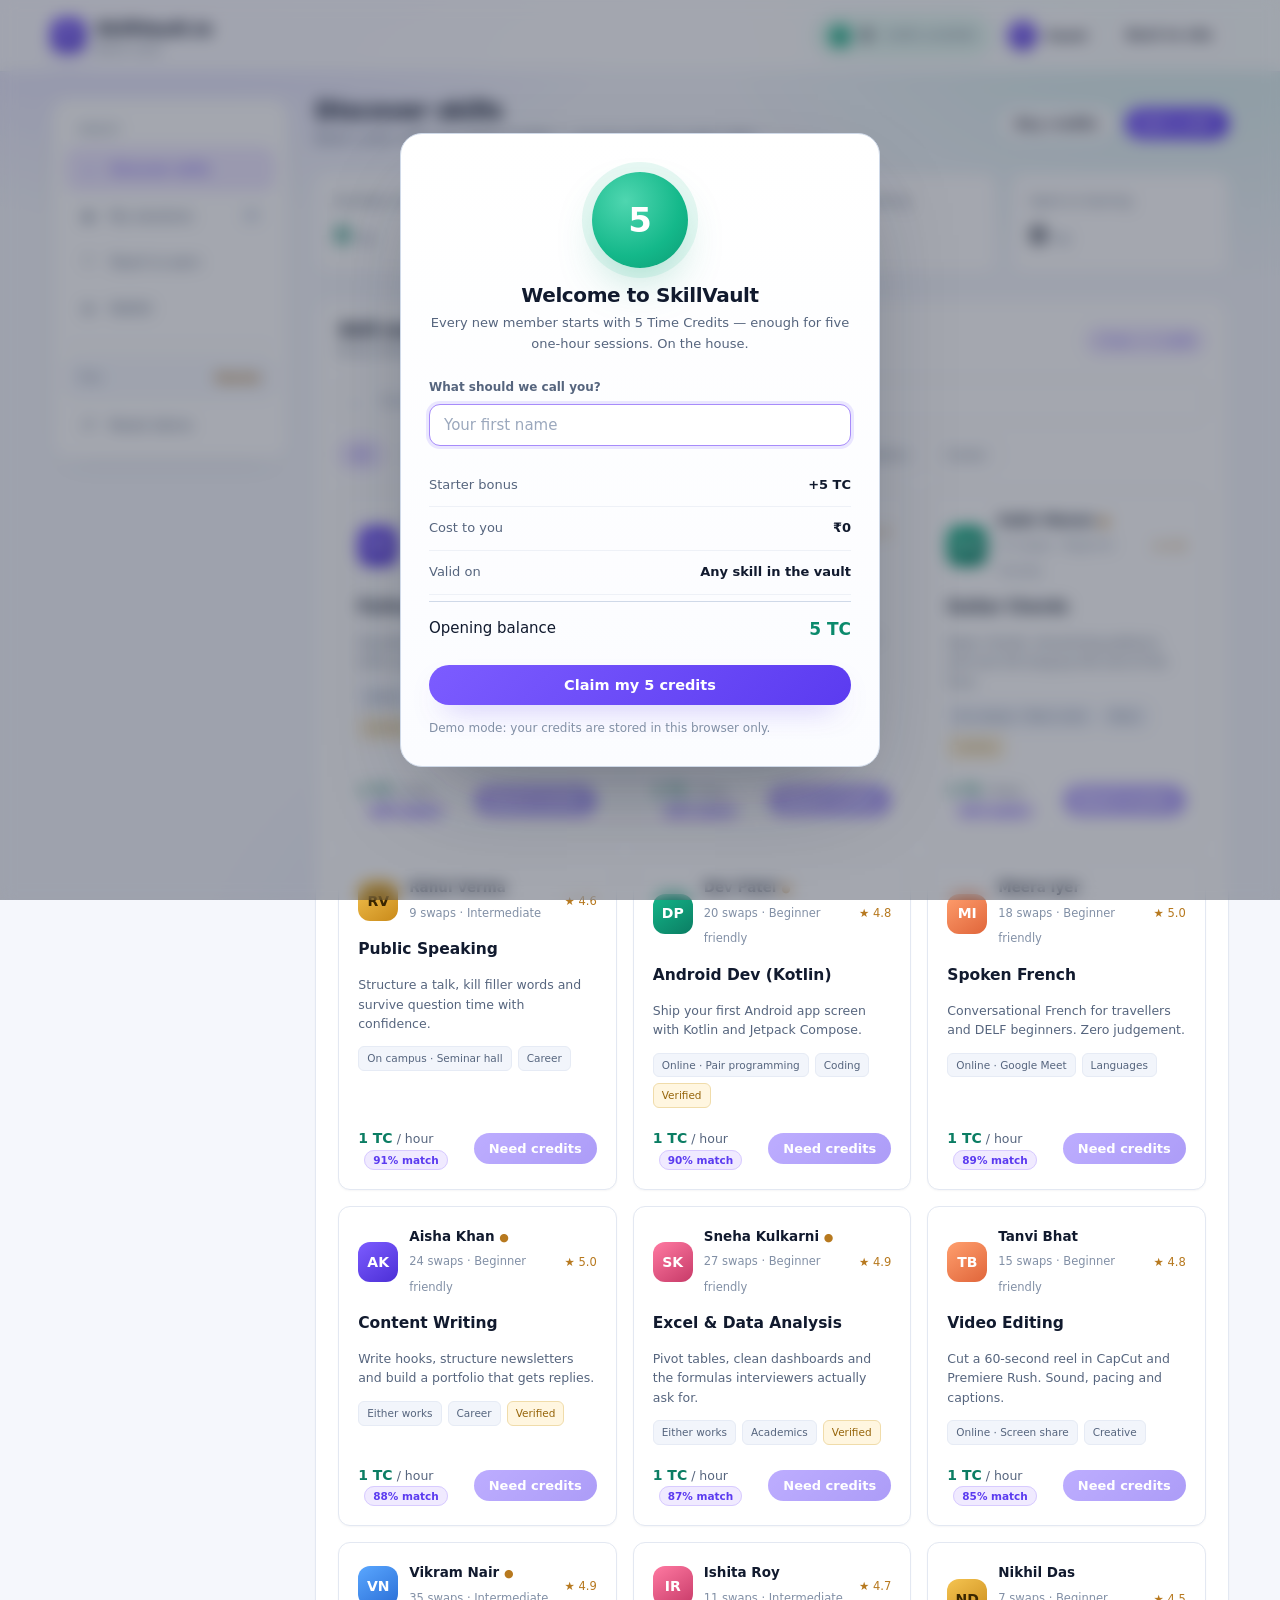
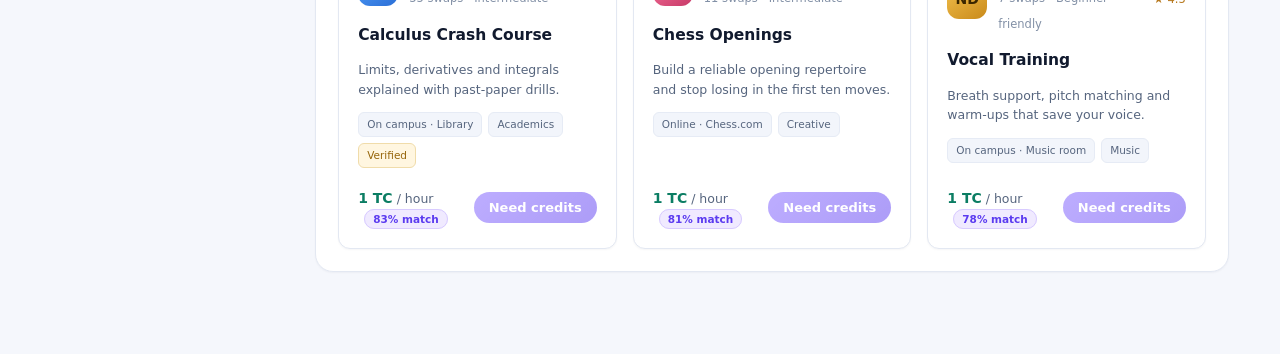
==== commit 7d94c0f1: "Convert SkillVault to light theme" ====
--- a/dashboard.html
+++ b/dashboard.html
@@ -3,6 +3,7 @@
 <head>
 <meta charset="UTF-8">
 <meta name="viewport" content="width=device-width, initial-scale=1.0">
+<meta name="theme-color" content="#f5f7fc">
 <title>Vault — SkillVault.io</title>
 <meta name="description" content="SkillVault demo vault: time credits, escrow swaps and skill matching.">
 <link rel="icon" href="data:image/svg+xml,<svg xmlns='http://www.w3.org/2000/svg' viewBox='0 0 100 100'><rect width='100' height='100' rx='24' fill='%237c5cff'/><text x='50' y='68' font-size='54' font-family='Segoe UI,sans-serif' font-weight='bold' text-anchor='middle' fill='white'>S</text></svg>">
--- a/styles.css
+++ b/styles.css
@@ -1,26 +1,29 @@
 :root{
-  --bg:#060a13;
-  --bg-2:#0a1020;
-  --surface:rgba(255,255,255,.045);
-  --surface-2:rgba(255,255,255,.07);
-  --border:rgba(255,255,255,.09);
-  --border-strong:rgba(255,255,255,.16);
-  --text:#e9eefc;
-  --muted:#93a1ba;
-  --muted-2:#6b7a94;
-  --brand:#7c5cff;
-  --brand-2:#a78bfa;
-  --accent:#22d3a6;
-  --gold:#ffd166;
-  --danger:#ff6b81;
+  --bg:#f5f7fc;
+  --bg-2:#eef2f9;
+  --surface:#ffffff;
+  --surface-2:#f7f9fe;
+  --surface-3:#eef3fa;
+  --border:#e3e8f2;
+  --border-strong:#cfd9e8;
+  --text:#111a2e;
+  --muted:#56657e;
+  --muted-2:#8290a6;
+  --brand:#6b4cf6;
+  --brand-2:#8a6df8;
+  --accent:#0e9f7e;
+  --accent-dark:#0b7d63;
+  --gold:#b7791f;
+  --danger:#d92d4b;
   --radius:18px;
   --radius-sm:12px;
-  --shadow:0 24px 60px -24px rgba(0,0,0,.85);
+  --shadow:0 26px 60px -32px rgba(17,26,46,.28);
+  --shadow-sm:0 10px 26px -20px rgba(17,26,46,.24);
   --font:'Segoe UI',system-ui,-apple-system,'Inter',Roboto,Helvetica,Arial,sans-serif;
 }
 
 *{box-sizing:border-box;margin:0;padding:0}
-html{scroll-behavior:smooth}
+html{scroll-behavior:smooth;color-scheme:light}
 body{
   font-family:var(--font);
   background:var(--bg);
@@ -34,9 +37,9 @@
   position:fixed;
   inset:0;
   background:
-    radial-gradient(900px 520px at 12% -10%,rgba(124,92,255,.28),transparent 60%),
-    radial-gradient(760px 460px at 92% 0%,rgba(34,211,166,.16),transparent 62%),
-    radial-gradient(700px 500px at 50% 110%,rgba(124,92,255,.14),transparent 65%);
+    radial-gradient(900px 520px at 12% -10%,rgba(124,92,255,.20),transparent 60%),
+    radial-gradient(760px 460px at 92% 0%,rgba(16,185,129,.14),transparent 62%),
+    radial-gradient(700px 500px at 50% 110%,rgba(124,92,255,.10),transparent 65%);
   pointer-events:none;
   z-index:-1;
 }
@@ -45,7 +48,7 @@
 button{font-family:inherit;cursor:pointer;border:none;background:none;color:inherit}
 input,select,textarea{font-family:inherit;font-size:15px}
 h1,h2,h3,h4{line-height:1.15;letter-spacing:-.02em;font-weight:700}
-::selection{background:rgba(124,92,255,.45);color:#fff}
+::selection{background:rgba(124,92,255,.22);color:#2b1a6b}
 
 .container{width:min(1180px,92vw);margin-inline:auto}
 .muted{color:var(--muted)}
@@ -55,16 +58,16 @@
 .nav{
   position:sticky;top:0;z-index:50;
   backdrop-filter:blur(18px);
-  background:rgba(6,10,19,.72);
+  background:rgba(255,255,255,.82);
   border-bottom:1px solid var(--border);
 }
 .nav-inner{display:flex;align-items:center;justify-content:space-between;gap:20px;padding:14px 0}
 .logo{display:flex;align-items:center;gap:10px;font-weight:800;font-size:18px;letter-spacing:-.02em}
 .logo-mark{
   width:34px;height:34px;border-radius:10px;flex:none;
-  background:linear-gradient(145deg,var(--brand),#4c2fd6);
-  display:grid;place-items:center;
-  box-shadow:0 8px 24px -8px rgba(124,92,255,.9);
+  background:linear-gradient(145deg,#7c5cff,#4c2fd6);
+  display:grid;place-items:center;color:#fff;
+  box-shadow:0 10px 22px -10px rgba(92,59,240,.6);
   font-size:17px;font-weight:800;
 }
 .logo small{color:var(--muted);font-weight:500;font-size:11px;display:block;line-height:1.1;letter-spacing:.02em}
@@ -81,31 +84,31 @@
 .btn:hover{transform:translateY(-1px)}
 .btn:active{transform:translateY(0)}
 .btn-primary{
-  background:linear-gradient(135deg,var(--brand),#5b3bf0);
-  color:#fff;box-shadow:0 14px 34px -14px rgba(124,92,255,.95);
-}
-.btn-primary:hover{box-shadow:0 18px 40px -14px rgba(124,92,255,1)}
-.btn-accent{background:linear-gradient(135deg,var(--accent),#0fae88);color:#032018;box-shadow:0 14px 34px -16px rgba(34,211,166,.9)}
-.btn-ghost{background:var(--surface);border:1px solid var(--border);color:var(--text)}
+  background:linear-gradient(135deg,#7c5cff,#5b3bf0);
+  color:#fff;box-shadow:0 14px 30px -16px rgba(92,59,240,.7);
+}
+.btn-primary:hover{box-shadow:0 18px 38px -16px rgba(92,59,240,.8)}
+.btn-accent{background:linear-gradient(135deg,#14b88a,#0b9b74);color:#fff;box-shadow:0 14px 30px -16px rgba(11,155,116,.55)}
+.btn-ghost{background:#fff;border:1px solid var(--border);color:var(--text);box-shadow:0 1px 2px rgba(17,26,46,.04)}
 .btn-ghost:hover{background:var(--surface-2);border-color:var(--border-strong)}
 .btn-outline{border:1px solid var(--border-strong);color:var(--text)}
-.btn-outline:hover{background:var(--surface)}
+.btn-outline:hover{background:var(--surface-2)}
 .btn-sm{padding:8px 15px;font-size:13px}
 .btn-block{width:100%}
-.btn[disabled]{opacity:.45;cursor:not-allowed;transform:none;box-shadow:none}
-.btn-danger{background:rgba(255,107,129,.12);border:1px solid rgba(255,107,129,.4);color:#ff9aa9}
+.btn[disabled]{opacity:.5;cursor:not-allowed;transform:none;box-shadow:none}
+.btn-danger{background:#fff1f4;border:1px solid #f6c3cd;color:#c92a4a}
 
 .hero{position:relative;padding:78px 0 40px}
 .hero-grid{display:grid;grid-template-columns:1.05fr .95fr;gap:56px;align-items:center}
 .hero-badge{
   display:inline-flex;align-items:center;gap:8px;
   padding:7px 14px;border-radius:999px;
-  background:rgba(124,92,255,.12);border:1px solid rgba(124,92,255,.35);
-  color:#cdbcff;font-size:12.5px;font-weight:600;letter-spacing:.02em;
-}
-.hero-badge .dot{width:6px;height:6px;border-radius:50%;background:var(--accent);box-shadow:0 0 0 4px rgba(34,211,166,.15)}
+  background:#efe9ff;border:1px solid #d9ccff;
+  color:#5b3bf0;font-size:12.5px;font-weight:600;letter-spacing:.02em;
+}
+.hero-badge .dot{width:6px;height:6px;border-radius:50%;background:var(--accent);box-shadow:0 0 0 4px rgba(14,159,126,.14)}
 .hero h1{font-size:clamp(38px,5.2vw,62px);margin:20px 0 18px;letter-spacing:-.035em}
-.grad{background:linear-gradient(100deg,#b7a4ff,#7c5cff 42%,#22d3a6 92%);-webkit-background-clip:text;background-clip:text;color:transparent}
+.grad{background:linear-gradient(100deg,#6b4cf6,#7c5cff 42%,#0e9f7e 95%);-webkit-background-clip:text;background-clip:text;color:transparent}
 .hero p.lead{font-size:17.5px;color:var(--muted);max-width:540px}
 .hero-ctas{display:flex;flex-wrap:wrap;gap:12px;margin:28px 0 18px}
 .hero-note{font-size:12.5px;color:var(--muted-2);display:flex;align-items:center;gap:8px}
@@ -115,57 +118,57 @@
 
 .hero-visual{position:relative}
 .swap-card{
-  background:linear-gradient(160deg,rgba(255,255,255,.075),rgba(255,255,255,.03));
+  background-color:#fff;
+  background-image:linear-gradient(180deg,#ffffff,#fbfcff);
   border:1px solid var(--border-strong);
   border-radius:24px;padding:22px;
-  box-shadow:var(--shadow);
-  backdrop-filter:blur(14px);
+  box-shadow:0 34px 70px -34px rgba(32,45,80,.32),0 2px 8px rgba(32,45,80,.05);
   position:relative;z-index:2;
   animation:float 7s ease-in-out infinite;
 }
 @keyframes float{0%,100%{transform:translateY(0)}50%{transform:translateY(-10px)}}
 .swap-head{display:flex;align-items:center;justify-content:space-between;margin-bottom:18px}
-.swap-head .tag{font-size:11px;font-weight:700;letter-spacing:.1em;text-transform:uppercase;color:var(--muted)}
-.pill-live{display:inline-flex;align-items:center;gap:6px;font-size:11px;font-weight:700;color:var(--accent);background:rgba(34,211,166,.1);padding:4px 10px;border-radius:999px}
+.swap-head .tag{font-size:11px;font-weight:700;letter-spacing:.1em;text-transform:uppercase;color:var(--muted-2)}
+.pill-live{display:inline-flex;align-items:center;gap:6px;font-size:11px;font-weight:700;color:#0b8a6c;background:#e6fbf3;padding:4px 10px;border-radius:999px}
 .pill-live i{width:6px;height:6px;border-radius:50%;background:var(--accent);animation:pulse 1.6s infinite}
 @keyframes pulse{0%,100%{opacity:1}50%{opacity:.25}}
-.swap-row{display:flex;align-items:center;gap:12px;padding:13px;border-radius:14px;background:rgba(255,255,255,.035);border:1px solid var(--border);margin-bottom:10px}
+.swap-row{display:flex;align-items:center;gap:12px;padding:13px;border-radius:14px;background:#f7f9ff;border:1px solid #e8edf8;margin-bottom:10px}
 .avatar{width:40px;height:40px;border-radius:12px;display:grid;place-items:center;font-weight:700;font-size:14px;flex:none;color:#fff}
 .av-1{background:linear-gradient(145deg,#7c5cff,#4c2fd6)}
-.av-2{background:linear-gradient(145deg,#22d3a6,#0d9a77)}
+.av-2{background:linear-gradient(145deg,#14b88a,#0b7d63)}
 .av-3{background:linear-gradient(145deg,#ff9f6e,#e0653a)}
 .av-4{background:linear-gradient(145deg,#5aa7ff,#2a6ed6)}
-.av-5{background:linear-gradient(145deg,#ffd166,#d99b1f);color:#2b1c00}
+.av-5{background:linear-gradient(145deg,#f5c451,#c98a1a);color:#3a2600}
 .av-6{background:linear-gradient(145deg,#ff7aa2,#c73a68)}
 .swap-row .who{flex:1;min-width:0}
 .swap-row .who b{display:block;font-size:13.5px}
 .swap-row .who span{font-size:11.5px;color:var(--muted)}
 .credit-chip{font-size:13px;font-weight:700;padding:5px 10px;border-radius:8px;white-space:nowrap}
-.credit-plus{color:var(--accent);background:rgba(34,211,166,.12)}
-.credit-minus{color:#ffb3c0;background:rgba(255,107,129,.12)}
-.escrow-box{margin-top:14px;padding:14px;border-radius:14px;border:1px dashed rgba(124,92,255,.45);background:rgba(124,92,255,.07)}
+.credit-plus{color:#0b7d63;background:#e4fbf3}
+.credit-minus{color:#c92a4a;background:#ffeef2}
+.escrow-box{margin-top:14px;padding:14px;border-radius:14px;border:1px dashed #c3b0ff;background:#f6f2ff}
 .escrow-box .line{display:flex;justify-content:space-between;font-size:12.5px;color:var(--muted);margin-bottom:8px}
 .escrow-box .line b{color:var(--text)}
-.bar{height:7px;border-radius:999px;background:rgba(255,255,255,.08);overflow:hidden}
-.bar i{display:block;height:100%;width:62%;background:linear-gradient(90deg,var(--brand),var(--accent));border-radius:999px;animation:grow 2.6s ease-in-out infinite alternate}
+.bar{height:7px;border-radius:999px;background:#e7ecf6;overflow:hidden}
+.bar i{display:block;height:100%;width:62%;background:linear-gradient(90deg,#7c5cff,#0e9f7e);border-radius:999px;animation:grow 2.6s ease-in-out infinite alternate}
 @keyframes grow{from{width:52%}to{width:78%}}
 .floating-tag{
   position:absolute;z-index:3;font-size:12px;font-weight:600;
-  background:rgba(10,16,32,.92);border:1px solid var(--border-strong);
-  padding:8px 13px;border-radius:12px;box-shadow:var(--shadow);
+  background:#fff;border:1px solid var(--border-strong);
+  padding:8px 13px;border-radius:12px;box-shadow:var(--shadow-sm);
   backdrop-filter:blur(8px);
 }
-.ft-1{top:-18px;right:6px;color:#cdbcff;animation:float 6s ease-in-out infinite .4s}
-.ft-2{bottom:-16px;left:-14px;color:#9df0d9;animation:float 6.6s ease-in-out infinite .9s}
-
-.marquee-wrap{border-block:1px solid var(--border);background:rgba(255,255,255,.018);padding:16px 0;overflow:hidden;margin-top:34px;-webkit-mask-image:linear-gradient(90deg,transparent,#000 12%,#000 88%,transparent);mask-image:linear-gradient(90deg,transparent,#000 12%,#000 88%,transparent)}
+.ft-1{top:-18px;right:6px;color:#5b3bf0;animation:float 6s ease-in-out infinite .4s}
+.ft-2{bottom:-16px;left:-14px;color:#0b7d63;animation:float 6.6s ease-in-out infinite .9s}
+
+.marquee-wrap{border-block:1px solid var(--border);background:rgba(255,255,255,.6);padding:16px 0;overflow:hidden;margin-top:34px;-webkit-mask-image:linear-gradient(90deg,transparent,#000 12%,#000 88%,transparent);mask-image:linear-gradient(90deg,transparent,#000 12%,#000 88%,transparent)}
 .marquee{display:flex;gap:40px;width:max-content;animation:scroll 34s linear infinite;font-size:13.5px;color:var(--muted);align-items:center}
 .marquee span{display:inline-flex;align-items:center;gap:9px;white-space:nowrap}
 .marquee i{width:5px;height:5px;border-radius:50%;background:var(--brand);flex:none}
 @keyframes scroll{from{transform:translateX(0)}to{transform:translateX(-50%)}}
 
 .section{padding:86px 0}
-.eyebrow{font-size:11.5px;font-weight:800;letter-spacing:.16em;text-transform:uppercase;color:var(--brand-2);margin-bottom:14px}
+.eyebrow{font-size:11.5px;font-weight:800;letter-spacing:.16em;text-transform:uppercase;color:#6b4cf6;margin-bottom:14px}
 .section-title{font-size:clamp(28px,3.6vw,42px);max-width:760px;letter-spacing:-.03em}
 .section-sub{color:var(--muted);font-size:16px;max-width:660px;margin-top:16px}
 .section-head{margin-bottom:46px}
@@ -176,24 +179,25 @@
 .grid-2{display:grid;grid-template-columns:repeat(2,1fr);gap:20px}
 .grid-4{display:grid;grid-template-columns:repeat(4,1fr);gap:18px}
 .card{
-  background:linear-gradient(165deg,rgba(255,255,255,.06),rgba(255,255,255,.022));
+  background:#fff;
   border:1px solid var(--border);border-radius:var(--radius);padding:26px;
-  transition:transform .22s ease,border-color .22s ease,background .22s;
-}
-.card:hover{transform:translateY(-3px);border-color:var(--border-strong);background:linear-gradient(165deg,rgba(255,255,255,.075),rgba(255,255,255,.03))}
+  box-shadow:0 1px 2px rgba(17,26,46,.04),var(--shadow-sm);
+  transition:transform .22s ease,border-color .22s ease,box-shadow .22s;
+}
+.card:hover{transform:translateY(-3px);border-color:var(--border-strong);box-shadow:0 18px 40px -26px rgba(17,26,46,.32)}
 .card h3{font-size:17.5px;margin-bottom:9px}
 .card p{font-size:14px;color:var(--muted)}
 .icon-tile{
   width:46px;height:46px;border-radius:13px;display:grid;place-items:center;margin-bottom:18px;
-  background:rgba(124,92,255,.14);border:1px solid rgba(124,92,255,.28);color:#c9b8ff;font-size:20px;
-}
-.icon-tile.green{background:rgba(34,211,166,.12);border-color:rgba(34,211,166,.3);color:#7ceccf}
-.icon-tile.gold{background:rgba(255,209,102,.12);border-color:rgba(255,209,102,.3);color:#ffd166}
-.icon-tile.pink{background:rgba(255,107,129,.12);border-color:rgba(255,107,129,.3);color:#ffb3c0}
+  background:#f1ecff;border:1px solid #dcd1ff;color:#6b4cf6;font-size:20px;
+}
+.icon-tile.green{background:#e6faf3;border-color:#bfe9d9;color:#0b7d63}
+.icon-tile.gold{background:#fff5df;border-color:#f0dcaa;color:#a16207}
+.icon-tile.pink{background:#ffeef2;border-color:#f8c9d4;color:#c92a4a}
 
 .step-card{position:relative;padding-top:32px}
 .step-num{
-  font-size:12px;font-weight:800;letter-spacing:.1em;color:var(--muted-2);
+  font-size:12px;font-weight:800;letter-spacing:.1em;color:#9aa7bd;
   position:absolute;top:0;left:0;
 }
 .step-card .big{font-size:20px;margin:6px 0 10px}
@@ -201,19 +205,20 @@
 
 .escrow-flow{
   margin-top:22px;padding:30px;border-radius:var(--radius);
-  border:1px solid var(--border);background:rgba(255,255,255,.025);
+  border:1px solid var(--border);background:#fff;
+  box-shadow:var(--shadow-sm);
   display:grid;grid-template-columns:1fr auto 1fr auto 1fr;gap:16px;align-items:center;
 }
 .flow-node{text-align:center}
 .flow-node .circle{
   width:64px;height:64px;border-radius:50%;margin:0 auto 12px;display:grid;place-items:center;font-size:24px;
-  border:1px solid var(--border-strong);background:rgba(255,255,255,.05);
-}
-.flow-node.active .circle{background:rgba(124,92,255,.16);border-color:rgba(124,92,255,.55);box-shadow:0 0 0 6px rgba(124,92,255,.08)}
-.flow-node.done .circle{background:rgba(34,211,166,.14);border-color:rgba(34,211,166,.5);box-shadow:0 0 0 6px rgba(34,211,166,.07)}
+  border:1px solid #e0e7f3;background:#f4f7fc;color:var(--muted);
+}
+.flow-node.active .circle{background:#f1ecff;border-color:#c9b6ff;color:#6b4cf6;box-shadow:0 0 0 6px rgba(124,92,255,.08)}
+.flow-node.done .circle{background:#e6faf3;border-color:#a9e3cf;color:#0b7d63;box-shadow:0 0 0 6px rgba(14,159,126,.07)}
 .flow-node b{display:block;font-size:13.5px}
 .flow-node span{font-size:11.5px;color:var(--muted)}
-.flow-arrow{color:var(--muted-2);font-size:18px;text-align:center}
+.flow-arrow{color:#a8b4c8;font-size:18px;text-align:center}
 
 .price-card{position:relative;display:flex;flex-direction:column;padding:28px}
 .price-card .plan{font-size:13px;font-weight:700;letter-spacing:.06em;text-transform:uppercase;color:var(--muted)}
@@ -224,38 +229,38 @@
 .plan-list li{display:flex;gap:9px;align-items:flex-start}
 .plan-list li::before{content:"✓";color:var(--accent);font-weight:800;flex:none}
 .price-card .btn{margin-top:auto}
-.price-card.featured{border-color:rgba(124,92,255,.55);background:linear-gradient(170deg,rgba(124,92,255,.16),rgba(255,255,255,.025));box-shadow:0 30px 70px -34px rgba(124,92,255,.65)}
+.price-card.featured{border-color:#cbb9ff;background:linear-gradient(180deg,#f6f2ff,#fff);box-shadow:0 30px 60px -34px rgba(107,76,246,.5)}
 .price-card .ribbon{
   position:absolute;top:-11px;right:20px;font-size:10.5px;font-weight:800;letter-spacing:.09em;text-transform:uppercase;
-  background:linear-gradient(135deg,var(--brand),#5b3bf0);padding:5px 11px;border-radius:999px;
-}
-
-.quote-card p{font-size:14.5px;color:#cbd5ea;line-height:1.65}
+  background:linear-gradient(135deg,#7c5cff,#5b3bf0);color:#fff;padding:5px 11px;border-radius:999px;
+}
+
+.quote-card p{font-size:14.5px;color:#46536b;line-height:1.65}
 .quote-head{display:flex;align-items:center;gap:12px;margin-bottom:16px}
 .quote-head b{display:block;font-size:13.5px}
 .quote-head span{font-size:11.5px;color:var(--muted-2)}
-.stars{color:var(--gold);font-size:12px;letter-spacing:2px}
+.stars{color:#c98a1a;font-size:12px;letter-spacing:2px}
 
 .timeline{position:relative;display:grid;grid-template-columns:repeat(4,1fr);gap:18px;margin-top:10px}
 .timeline::before{content:"";position:absolute;top:13px;left:5%;right:5%;height:1px;background:linear-gradient(90deg,transparent,var(--border-strong),var(--border-strong),transparent)}
 .tl-item{position:relative;padding-top:38px}
-.tl-item::before{content:"";position:absolute;top:7px;left:0;width:13px;height:13px;border-radius:50%;background:var(--brand);box-shadow:0 0 0 5px rgba(124,92,255,.16)}
-.tl-item.alt::before{background:var(--accent);box-shadow:0 0 0 5px rgba(34,211,166,.16)}
+.tl-item::before{content:"";position:absolute;top:7px;left:0;width:13px;height:13px;border-radius:50%;background:var(--brand);box-shadow:0 0 0 5px rgba(124,92,255,.14)}
+.tl-item.alt::before{background:var(--accent);box-shadow:0 0 0 5px rgba(14,159,126,.14)}
 .tl-item b{display:block;font-size:14.5px;margin-bottom:7px}
 .tl-item span{font-size:13px;color:var(--muted)}
 
 .cta-band{
   border-radius:26px;padding:52px;text-align:center;
   background:
-    radial-gradient(700px 300px at 50% -30%,rgba(124,92,255,.35),transparent 70%),
-    linear-gradient(165deg,rgba(255,255,255,.07),rgba(255,255,255,.02));
-  border:1px solid var(--border-strong);
+    radial-gradient(700px 300px at 50% -30%,rgba(124,92,255,.20),transparent 70%),
+    linear-gradient(180deg,#ffffff,#f8f5ff);
+  border:1px solid #ddd3ff;
   box-shadow:var(--shadow);
 }
 .cta-band h2{font-size:clamp(26px,3.4vw,38px);margin-bottom:14px}
 .cta-band p{color:var(--muted);max-width:560px;margin:0 auto 26px}
 
-footer{border-top:1px solid var(--border);padding:44px 0 34px;margin-top:20px}
+footer{border-top:1px solid var(--border);padding:44px 0 34px;margin-top:20px;background:rgba(255,255,255,.45)}
 .foot-grid{display:flex;justify-content:space-between;gap:32px;flex-wrap:wrap;align-items:flex-start}
 .foot-col b{display:block;font-size:13px;margin-bottom:12px;color:var(--text)}
 .foot-col a,.foot-col span{display:block;font-size:12.5px;color:var(--muted);margin-bottom:8px}
@@ -264,16 +269,16 @@
 
 .app-body{padding-bottom:60px}
 .app-shell{display:grid;grid-template-columns:238px 1fr;gap:26px;padding-top:26px;align-items:start}
-.sidebar{position:sticky;top:86px;display:flex;flex-direction:column;gap:6px;background:rgba(255,255,255,.03);border:1px solid var(--border);border-radius:var(--radius);padding:14px}
+.sidebar{position:sticky;top:86px;display:flex;flex-direction:column;gap:6px;background:#fff;border:1px solid var(--border);border-radius:var(--radius);padding:14px;box-shadow:var(--shadow-sm)}
 .side-label{font-size:10.5px;letter-spacing:.14em;text-transform:uppercase;color:var(--muted-2);padding:8px 12px 4px;font-weight:800}
 .side-link{display:flex;align-items:center;gap:11px;padding:11px 12px;border-radius:11px;font-size:14px;color:var(--muted);transition:.18s;text-align:left;width:100%}
-.side-link:hover{background:var(--surface);color:var(--text)}
-.side-link.active{background:rgba(124,92,255,.16);color:#d9ceff;border:1px solid rgba(124,92,255,.32)}
+.side-link:hover{background:#f5f8ff;color:var(--text)}
+.side-link.active{background:#efe9ff;color:#5b3bf0;border:1px solid #d6c8ff}
 .side-link .si{width:20px;text-align:center;font-size:15px}
-.side-link .count{margin-left:auto;font-size:11px;background:rgba(255,255,255,.09);padding:1px 7px;border-radius:999px}
+.side-link .count{margin-left:auto;font-size:11px;background:#eef2fa;padding:1px 7px;border-radius:999px}
 .sidebar-foot{margin-top:10px;border-top:1px solid var(--border);padding-top:14px}
-.plan-badge{font-size:11px;color:var(--muted);padding:9px 12px;border-radius:10px;background:rgba(255,255,255,.035);border:1px solid var(--border);display:flex;justify-content:space-between;align-items:center}
-.plan-badge b{color:var(--gold);font-size:11.5px}
+.plan-badge{font-size:11px;color:var(--muted);padding:9px 12px;border-radius:10px;background:#f7f9fe;border:1px solid var(--border);display:flex;justify-content:space-between;align-items:center}
+.plan-badge b{color:#a16207;font-size:11.5px}
 
 .topbar{display:flex;align-items:center;justify-content:space-between;gap:16px;flex-wrap:wrap;margin-bottom:24px}
 .topbar h1{font-size:24px;letter-spacing:-.02em}
@@ -281,12 +286,12 @@
 .top-actions{display:flex;align-items:center;gap:10px;flex-wrap:wrap}
 .balance-pill{
   display:flex;align-items:center;gap:10px;padding:8px 14px;border-radius:999px;
-  background:rgba(34,211,166,.09);border:1px solid rgba(34,211,166,.32);
-}
-.balance-pill .tc{width:22px;height:22px;border-radius:50%;display:grid;place-items:center;background:linear-gradient(145deg,var(--accent),#0fae88);color:#04211a;font-size:11px;font-weight:900}
+  background:#e8faf3;border:1px solid #bfe8da;
+}
+.balance-pill .tc{width:22px;height:22px;border-radius:50%;display:grid;place-items:center;background:linear-gradient(145deg,#14b88a,#0b9b74);color:#fff;font-size:11px;font-weight:900}
 .balance-pill b{font-size:15px}
 .balance-pill span{font-size:11.5px;color:var(--muted)}
-.user-chip{display:flex;align-items:center;gap:9px;padding:6px 12px 6px 6px;border-radius:999px;border:1px solid var(--border);background:var(--surface)}
+.user-chip{display:flex;align-items:center;gap:9px;padding:6px 12px 6px 6px;border-radius:999px;border:1px solid var(--border);background:#fff}
 .user-chip .avatar{width:29px;height:29px;border-radius:50%;font-size:11.5px}
 .user-chip b{font-size:12.5px}
 
@@ -295,99 +300,101 @@
 @keyframes fade{from{opacity:0;transform:translateY(8px)}to{opacity:1;transform:translateY(0)}}
 
 .stats-row{display:grid;grid-template-columns:repeat(4,1fr);gap:14px;margin-bottom:24px}
-.stat-card{padding:18px;border-radius:var(--radius-sm);border:1px solid var(--border);background:linear-gradient(165deg,rgba(255,255,255,.055),rgba(255,255,255,.02))}
+.stat-card{padding:18px;border-radius:var(--radius-sm);border:1px solid var(--border);background:#fff;box-shadow:0 1px 2px rgba(17,26,46,.04)}
 .stat-card .k{font-size:11.5px;color:var(--muted);display:flex;align-items:center;gap:6px}
 .stat-card .v{font-size:24px;font-weight:800;letter-spacing:-.02em;margin-top:6px}
 .stat-card .v small{font-size:12px;font-weight:600;color:var(--muted-2);letter-spacing:0}
-.stat-card.green .v{color:#7ceccf}
-.stat-card.violet .v{color:#c4b2ff}
-.stat-card.gold .v{color:var(--gold)}
-
-.panel{border:1px solid var(--border);border-radius:var(--radius);background:rgba(255,255,255,.028);padding:22px;margin-bottom:22px}
+.stat-card.green .v{color:#0b8a6c}
+.stat-card.violet .v{color:#6b4cf6}
+.stat-card.gold .v{color:#a16207}
+
+.panel{border:1px solid var(--border);border-radius:var(--radius);background:#fff;padding:22px;margin-bottom:22px;box-shadow:0 1px 2px rgba(17,26,46,.04)}
 .panel-head{display:flex;align-items:center;justify-content:space-between;gap:14px;margin-bottom:18px;flex-wrap:wrap}
 .panel-head h2{font-size:17px}
 .panel-head p{font-size:12.5px;color:var(--muted)}
-.tc-note{font-size:11.5px;color:var(--muted-2);background:rgba(124,92,255,.09);border:1px solid rgba(124,92,255,.25);padding:5px 11px;border-radius:999px}
+.tc-note{font-size:11.5px;color:#5b3bf0;background:#f2edff;border:1px solid #ddd2ff;padding:5px 11px;border-radius:999px}
 
 .search-row{display:flex;gap:12px;flex-wrap:wrap;margin-bottom:16px}
 .search-box{position:relative;flex:1;min-width:230px}
 .search-box input{
   width:100%;padding:12px 16px 12px 40px;border-radius:12px;
-  background:rgba(255,255,255,.04);border:1px solid var(--border);color:var(--text);outline:none;
-}
-.search-box input:focus{border-color:rgba(124,92,255,.6);box-shadow:0 0 0 3px rgba(124,92,255,.12)}
+  background:#fff;border:1px solid var(--border);color:var(--text);outline:none;
+}
+.search-box input::placeholder{color:#98a5ba}
+.search-box input:focus{border-color:#a78bfa;box-shadow:0 0 0 3px rgba(124,92,255,.14)}
 .search-box .ic{position:absolute;left:14px;top:50%;transform:translateY(-50%);color:var(--muted-2);font-size:14px}
 .chips{display:flex;gap:8px;flex-wrap:wrap;margin-bottom:20px}
-.chip{font-size:12.5px;padding:7px 14px;border-radius:999px;border:1px solid var(--border);background:rgba(255,255,255,.03);color:var(--muted);transition:.16s}
+.chip{font-size:12.5px;padding:7px 14px;border-radius:999px;border:1px solid var(--border);background:#fff;color:var(--muted);transition:.16s}
 .chip:hover{color:var(--text);border-color:var(--border-strong)}
-.chip.active{background:rgba(124,92,255,.18);border-color:rgba(124,92,255,.5);color:#ddd2ff}
+.chip.active{background:#efe9ff;border-color:#cbb9ff;color:#5b3bf0}
 
 .skill-grid{display:grid;grid-template-columns:repeat(3,1fr);gap:16px}
-.skill-card{display:flex;flex-direction:column;gap:13px;padding:19px;border-radius:var(--radius-sm);border:1px solid var(--border);background:linear-gradient(165deg,rgba(255,255,255,.05),rgba(255,255,255,.018));transition:.2s}
-.skill-card:hover{border-color:var(--border-strong);transform:translateY(-2px)}
+.skill-card{display:flex;flex-direction:column;gap:13px;padding:19px;border-radius:var(--radius-sm);border:1px solid var(--border);background:#fff;box-shadow:0 1px 2px rgba(17,26,46,.04);transition:.2s}
+.skill-card:hover{border-color:var(--border-strong);transform:translateY(-2px);box-shadow:0 14px 30px -22px rgba(17,26,46,.3)}
 .skill-top{display:flex;gap:11px;align-items:center}
 .skill-top .who{min-width:0;flex:1}
 .skill-top .who b{display:block;font-size:13.5px}
 .skill-top .who span{font-size:11.5px;color:var(--muted-2)}
-.rating{font-size:11.5px;color:var(--gold);white-space:nowrap}
+.rating{font-size:11.5px;color:#b7791f;white-space:nowrap}
 .skill-title{font-size:15.5px;font-weight:700}
 .skill-desc{font-size:12.5px;color:var(--muted);line-height:1.55;min-height:38px}
 .skill-tags{display:flex;gap:6px;flex-wrap:wrap}
-.mini-tag{font-size:10.5px;padding:3px 8px;border-radius:6px;background:rgba(255,255,255,.055);color:var(--muted);border:1px solid var(--border)}
+.mini-tag{font-size:10.5px;padding:3px 8px;border-radius:6px;background:#f2f5fb;color:var(--muted);border:1px solid #e6ebf5}
 .skill-foot{display:flex;align-items:center;justify-content:space-between;gap:10px;margin-top:auto;padding-top:6px}
 .cost{font-size:12.5px;color:var(--muted)}
-.cost b{color:#9df0d9;font-size:14px}
-.match{font-size:10.5px;font-weight:700;color:#cdbcff;background:rgba(124,92,255,.16);border:1px solid rgba(124,92,255,.35);padding:3px 8px;border-radius:999px}
+.cost b{color:#0b7d63;font-size:14px}
+.match{font-size:10.5px;font-weight:700;color:#5b3bf0;background:#f0eaff;border:1px solid #d8cbff;padding:3px 8px;border-radius:999px}
 
 .session-list{display:grid;gap:14px}
-.session-card{border:1px solid var(--border);border-radius:var(--radius-sm);padding:18px;background:linear-gradient(165deg,rgba(255,255,255,.05),rgba(255,255,255,.018))}
+.session-card{border:1px solid var(--border);border-radius:var(--radius-sm);padding:18px;background:#fff;box-shadow:0 1px 2px rgba(17,26,46,.03)}
 .session-top{display:flex;align-items:flex-start;gap:12px;flex-wrap:wrap}
 .session-top .who{flex:1;min-width:170px}
 .session-top .who b{font-size:14px}
 .session-top .who span{display:block;font-size:12px;color:var(--muted);margin-top:2px}
 .status{font-size:10.5px;font-weight:800;letter-spacing:.08em;text-transform:uppercase;padding:5px 10px;border-radius:999px;white-space:nowrap}
-.status.locked{color:#ffd88a;background:rgba(255,209,102,.12);border:1px solid rgba(255,209,102,.35)}
-.status.done{color:#9df0d9;background:rgba(34,211,166,.12);border:1px solid rgba(34,211,166,.35)}
-.status.wait{color:#cdbcff;background:rgba(124,92,255,.14);border:1px solid rgba(124,92,255,.38)}
+.status.locked{color:#96650a;background:#fff6e0;border:1px solid #f0dcaa}
+.status.done{color:#0b7d63;background:#e6fbf3;border:1px solid #b9e9d8}
+.status.wait{color:#5b3bf0;background:#f0eaff;border:1px solid #d6c8ff}
 .session-meta{display:flex;gap:16px;flex-wrap:wrap;font-size:12px;color:var(--muted);margin:14px 0}
 .session-meta b{color:var(--text)}
 .session-bar{display:flex;align-items:center;gap:10px;margin:12px 0 14px}
 .session-bar .bar{flex:1}
 .session-actions{display:flex;gap:9px;flex-wrap:wrap}
 .confirm-state{font-size:11.5px;color:var(--muted-2);display:flex;gap:14px;flex-wrap:wrap;margin-top:12px}
-.confirm-state .ok{color:var(--accent)}
-.empty{padding:38px 20px;text-align:center;border:1px dashed var(--border-strong);border-radius:var(--radius-sm);color:var(--muted);font-size:13.5px}
+.confirm-state .ok{color:#0b8a6c}
+.empty{padding:38px 20px;text-align:center;border:1px dashed #d8e0ee;border-radius:var(--radius-sm);background:#fbfcff;color:var(--muted);font-size:13.5px}
 .empty b{display:block;color:var(--text);margin-bottom:4px;font-size:14.5px}
 
 .form-grid{display:grid;gap:14px}
 .field label{display:block;font-size:12px;color:var(--muted);margin-bottom:6px;font-weight:600}
 .field input,.field select,.field textarea{
-  width:100%;padding:11px 14px;border-radius:11px;background:rgba(255,255,255,.04);
+  width:100%;padding:11px 14px;border-radius:11px;background:#fff;
   border:1px solid var(--border);color:var(--text);outline:none;transition:.16s;
 }
-.field input:focus,.field select:focus,.field textarea:focus{border-color:rgba(124,92,255,.6);box-shadow:0 0 0 3px rgba(124,92,255,.12)}
-.field select option{background:#10172a;color:var(--text)}
+.field input::placeholder,.field textarea::placeholder{color:#9ba8bd}
+.field input:focus,.field select:focus,.field textarea:focus{border-color:#a78bfa;box-shadow:0 0 0 3px rgba(124,92,255,.14)}
+.field select option{background:#fff;color:var(--text)}
 .hint{font-size:11.5px;color:var(--muted-2);margin-top:6px}
 .form-2{display:grid;grid-template-columns:1fr 1fr;gap:14px}
 
-.request-card{display:flex;gap:14px;align-items:center;flex-wrap:wrap;padding:16px;border-radius:var(--radius-sm);border:1px solid rgba(124,92,255,.3);background:rgba(124,92,255,.07)}
+.request-card{display:flex;gap:14px;align-items:center;flex-wrap:wrap;padding:16px;border-radius:var(--radius-sm);border:1px solid #ddd0ff;background:#f6f2ff}
 .request-card .who{flex:1;min-width:180px}
 .request-card .who b{font-size:14px}
 .request-card .who span{display:block;font-size:12px;color:var(--muted);margin-top:2px}
 
 .ledger{width:100%;border-collapse:collapse;font-size:13px}
 .ledger th{text-align:left;font-size:10.5px;letter-spacing:.1em;text-transform:uppercase;color:var(--muted-2);padding:10px 12px;border-bottom:1px solid var(--border)}
-.ledger td{padding:13px 12px;border-bottom:1px solid rgba(255,255,255,.05);color:var(--muted)}
+.ledger td{padding:13px 12px;border-bottom:1px solid #eef1f7;color:var(--muted)}
 .ledger td b{color:var(--text);font-weight:600}
 .ledger tr:last-child td{border-bottom:none}
 .ledger .amt{text-align:right;font-weight:700;white-space:nowrap}
-.ledger .amt.pos{color:#9df0d9}
-.ledger .amt.neg{color:#ffb3c0}
+.ledger .amt.pos{color:#0b8a6c}
+.ledger .amt.neg{color:#c92a4a}
 .ledger .amt.neutral{color:var(--muted)}
-.ledger .type{font-size:11px;padding:3px 8px;border-radius:6px;background:rgba(255,255,255,.06);border:1px solid var(--border);white-space:nowrap}
+.ledger .type{font-size:11px;padding:3px 8px;border-radius:6px;background:#f2f5fb;border:1px solid #e6ebf5;white-space:nowrap}
 
 .upgrade-grid{display:grid;grid-template-columns:repeat(2,1fr);gap:16px}
-.mini-plan{border:1px solid var(--border);border-radius:var(--radius-sm);padding:18px;background:linear-gradient(165deg,rgba(255,255,255,.045),rgba(255,255,255,.015));display:flex;flex-direction:column;gap:8px}
+.mini-plan{border:1px solid var(--border);border-radius:var(--radius-sm);padding:18px;background:#fbfcff;display:flex;flex-direction:column;gap:8px}
 .mini-plan .p{font-size:22px;font-weight:800;letter-spacing:-.02em}
 .mini-plan .p small{font-size:12px;color:var(--muted);font-weight:500}
 .mini-plan h4{font-size:14px}
@@ -395,48 +402,49 @@
 .owned{font-size:11.5px;color:var(--accent);font-weight:700}
 
 .credit-guide{display:grid;grid-template-columns:repeat(3,1fr);gap:12px;margin-top:16px}
-.cg{border:1px solid var(--border);border-radius:11px;padding:14px;background:rgba(255,255,255,.025)}
+.cg{border:1px solid var(--border);border-radius:11px;padding:14px;background:#f8faff}
 .cg b{display:block;font-size:13px;margin-bottom:4px}
 .cg span{font-size:11.5px;color:var(--muted)}
 
 .modal-backdrop{
-  position:fixed;inset:0;z-index:100;background:rgba(3,6,13,.78);backdrop-filter:blur(8px);
+  position:fixed;inset:0;z-index:100;background:rgba(17,26,46,.38);backdrop-filter:blur(8px);
   display:none;align-items:center;justify-content:center;padding:20px;
 }
 .modal-backdrop.open{display:flex;animation:fade .2s ease}
 .modal{
   width:min(480px,100%);max-height:90vh;overflow:auto;
-  background:linear-gradient(170deg,#131a2c,#0b1120);
+  background-color:#fff;
+  background-image:linear-gradient(180deg,#ffffff,#fbfcff);
   border:1px solid var(--border-strong);border-radius:22px;padding:28px;
-  box-shadow:0 40px 90px -30px rgba(0,0,0,.9);
+  box-shadow:0 40px 90px -30px rgba(17,26,46,.4);
   position:relative;animation:pop .25s cubic-bezier(.2,.9,.3,1.2);
 }
 @keyframes pop{from{opacity:0;transform:scale(.96) translateY(10px)}to{opacity:1;transform:scale(1) translateY(0)}}
 .modal h3{font-size:20px;margin-bottom:6px}
 .modal .sub{font-size:13px;color:var(--muted);margin-bottom:20px}
-.modal-close{position:absolute;top:16px;right:16px;width:30px;height:30px;border-radius:9px;background:var(--surface);border:1px solid var(--border);display:grid;place-items:center;font-size:15px;color:var(--muted)}
-.modal-close:hover{color:var(--text);background:var(--surface-2)}
+.modal-close{position:absolute;top:16px;right:16px;width:30px;height:30px;border-radius:9px;background:#f2f5fb;border:1px solid var(--border);display:grid;place-items:center;font-size:15px;color:var(--muted)}
+.modal-close:hover{color:var(--text);background:#eef2fa}
 .modal-actions{display:flex;gap:10px;margin-top:22px}
 .modal-actions .btn{flex:1}
 .bonus-visual{text-align:center;padding:10px 0 4px}
 .bonus-orb{
   width:96px;height:96px;border-radius:50%;margin:0 auto 16px;display:grid;place-items:center;
-  font-size:34px;font-weight:900;color:#04211a;
-  background:radial-gradient(circle at 35% 30%,#8ff5dc,#22d3a6 60%,#0d9a77);
-  box-shadow:0 0 0 10px rgba(34,211,166,.09),0 20px 50px -16px rgba(34,211,166,.7);
+  font-size:34px;font-weight:900;color:#fff;
+  background:radial-gradient(circle at 35% 30%,#4fd6b0,#14b88a 60%,#0b9b74);
+  box-shadow:0 0 0 10px rgba(20,184,138,.10),0 20px 50px -16px rgba(11,155,116,.45);
   animation:float 4s ease-in-out infinite;
 }
-.how-line{display:flex;justify-content:space-between;font-size:13px;padding:11px 0;border-bottom:1px solid var(--border)}
+.how-line{display:flex;justify-content:space-between;font-size:13px;padding:11px 0;border-bottom:1px solid #eef1f7}
 .how-line:last-of-type{border-bottom:none}
 .how-line span{color:var(--muted)}
 .how-line b{font-weight:700}
 .total-line{display:flex;justify-content:space-between;font-size:15px;padding:14px 0 0;margin-top:6px;border-top:1px solid var(--border-strong)}
-.total-line b{color:#9df0d9;font-size:17px}
+.total-line b{color:#0b8a6c;font-size:17px}
 
 .toast-wrap{position:fixed;bottom:24px;right:24px;z-index:200;display:flex;flex-direction:column;gap:10px;max-width:340px}
 .toast{
   padding:14px 16px;border-radius:13px;font-size:13px;
-  background:linear-gradient(165deg,#16203a,#0d1424);
+  background:#fff;
   border:1px solid var(--border-strong);box-shadow:var(--shadow);
   display:flex;gap:10px;align-items:flex-start;animation:slideIn .25s ease;
 }
@@ -444,9 +452,12 @@
 .toast .ti{flex:none;font-size:15px}
 .toast b{display:block;font-size:13px;margin-bottom:1px}
 .toast span{color:var(--muted);font-size:12px}
-.toast.good{border-color:rgba(34,211,166,.4)}
-.toast.info{border-color:rgba(124,92,255,.4)}
-.toast.warn{border-color:rgba(255,209,102,.4)}
+.toast.good{border-color:#b9e9d8}
+.toast.good .ti{color:#0b8a6c}
+.toast.info{border-color:#d6c8ff}
+.toast.info .ti{color:#6b4cf6}
+.toast.warn{border-color:#f0dcaa}
+.toast.warn .ti{color:#a16207}
 @keyframes slideIn{from{opacity:0;transform:translateX(30px)}to{opacity:1;transform:translateX(0)}}
 @keyframes slideOut{to{opacity:0;transform:translateX(30px)}}
 
@@ -455,42 +466,42 @@
 .speaker-card{
   display:grid;grid-template-columns:64px 1fr;gap:22px;
   border:1px solid var(--border);border-radius:var(--radius);padding:24px;
-  background:linear-gradient(165deg,rgba(255,255,255,.05),rgba(255,255,255,.018));
+  background:#fff;box-shadow:0 1px 2px rgba(17,26,46,.04),var(--shadow-sm);
 }
 .speaker-card:hover{border-color:var(--border-strong)}
 .sp-num{
   width:64px;height:64px;border-radius:16px;display:grid;place-items:center;
-  font-size:22px;font-weight:800;background:rgba(124,92,255,.14);border:1px solid rgba(124,92,255,.35);color:#cdbcff;
-}
-.speaker-card:nth-child(even) .sp-num{background:rgba(34,211,166,.12);border-color:rgba(34,211,166,.32);color:#9df0d9}
+  font-size:22px;font-weight:800;background:#f1ecff;border:1px solid #d6c8ff;color:#6b4cf6;
+}
+.speaker-card:nth-child(even) .sp-num{background:#e6faf3;border-color:#bfe9d9;color:#0b7d63}
 .sp-body h3{font-size:18px;margin-bottom:2px}
 .sp-role{font-size:12px;color:var(--muted);margin-bottom:14px;display:block}
-.sp-time{font-size:10.5px;font-weight:800;letter-spacing:.08em;text-transform:uppercase;color:var(--gold);background:rgba(255,209,102,.1);border:1px solid rgba(255,209,102,.3);padding:4px 9px;border-radius:999px;white-space:nowrap}
+.sp-time{font-size:10.5px;font-weight:800;letter-spacing:.08em;text-transform:uppercase;color:#96650a;background:#fff6e0;border:1px solid #f0dcaa;padding:4px 9px;border-radius:999px;white-space:nowrap}
 .sp-list{list-style:none;display:grid;gap:8px;font-size:13.5px;color:var(--muted)}
 .sp-list li{display:flex;gap:9px}
-.sp-list li::before{content:"→";color:var(--brand-2);flex:none}
-.sp-line{margin-top:14px;padding:12px 14px;border-left:2px solid var(--accent);background:rgba(34,211,166,.06);border-radius:0 10px 10px 0;font-size:12.5px;color:#bfe9dd}
-.sp-line b{color:#9df0d9}
+.sp-list li::before{content:"→";color:#7c5cff;flex:none}
+.sp-line{margin-top:14px;padding:12px 14px;border-left:2px solid var(--accent);background:#eafaf5;border-radius:0 10px 10px 0;font-size:12.5px;color:#1f6b5a}
+.sp-line b{color:#0b7d63}
 .sp-head{display:flex;justify-content:space-between;gap:12px;align-items:flex-start;flex-wrap:wrap}
 
 .math-table{width:100%;border-collapse:collapse;font-size:13.5px}
 .math-table th{text-align:left;padding:11px 14px;font-size:10.5px;letter-spacing:.1em;text-transform:uppercase;color:var(--muted-2);border-bottom:1px solid var(--border)}
-.math-table td{padding:13px 14px;border-bottom:1px solid rgba(255,255,255,.05);color:var(--muted)}
+.math-table td{padding:13px 14px;border-bottom:1px solid #eef1f7;color:var(--muted)}
 .math-table td:last-child,.math-table th:last-child{text-align:right}
 .math-table tr:last-child td{border-bottom:none}
 .math-table td b{color:var(--text)}
-.math-total{background:rgba(34,211,166,.05)}
-.math-total td{color:#9df0d9;font-weight:700}
+.math-total{background:#eafaf5}
+.math-total td{color:#0b7d63;font-weight:700}
 
 .demo-steps{counter-reset:demo;display:grid;gap:12px}
-.demo-step{display:flex;gap:14px;align-items:flex-start;padding:15px 16px;border:1px solid var(--border);border-radius:12px;background:rgba(255,255,255,.025)}
-.demo-step::before{counter-increment:demo;content:counter(demo);flex:none;width:26px;height:26px;border-radius:8px;display:grid;place-items:center;font-size:12px;font-weight:800;background:rgba(124,92,255,.16);border:1px solid rgba(124,92,255,.35);color:#cdbcff}
+.demo-step{display:flex;gap:14px;align-items:flex-start;padding:15px 16px;border:1px solid var(--border);border-radius:12px;background:#fbfcff}
+.demo-step::before{counter-increment:demo;content:counter(demo);flex:none;width:26px;height:26px;border-radius:8px;display:grid;place-items:center;font-size:12px;font-weight:800;background:#f1ecff;border:1px solid #d6c8ff;color:#6b4cf6}
 .demo-step b{font-size:13.5px;display:block}
 .demo-step span{font-size:12.5px;color:var(--muted)}
 
 .qa-grid{display:grid;grid-template-columns:1fr 1fr;gap:14px}
-.qa{padding:16px;border:1px solid var(--border);border-radius:12px;background:rgba(255,255,255,.025)}
-.qa b{font-size:13px;display:block;margin-bottom:5px;color:#cdbcff}
+.qa{padding:16px;border:1px solid var(--border);border-radius:12px;background:#fbfcff}
+.qa b{font-size:13px;display:block;margin-bottom:5px;color:#5b3bf0}
 .qa span{font-size:12.5px;color:var(--muted)}
 
 .footer-note{font-size:12px;color:var(--muted-2);margin-top:14px}
